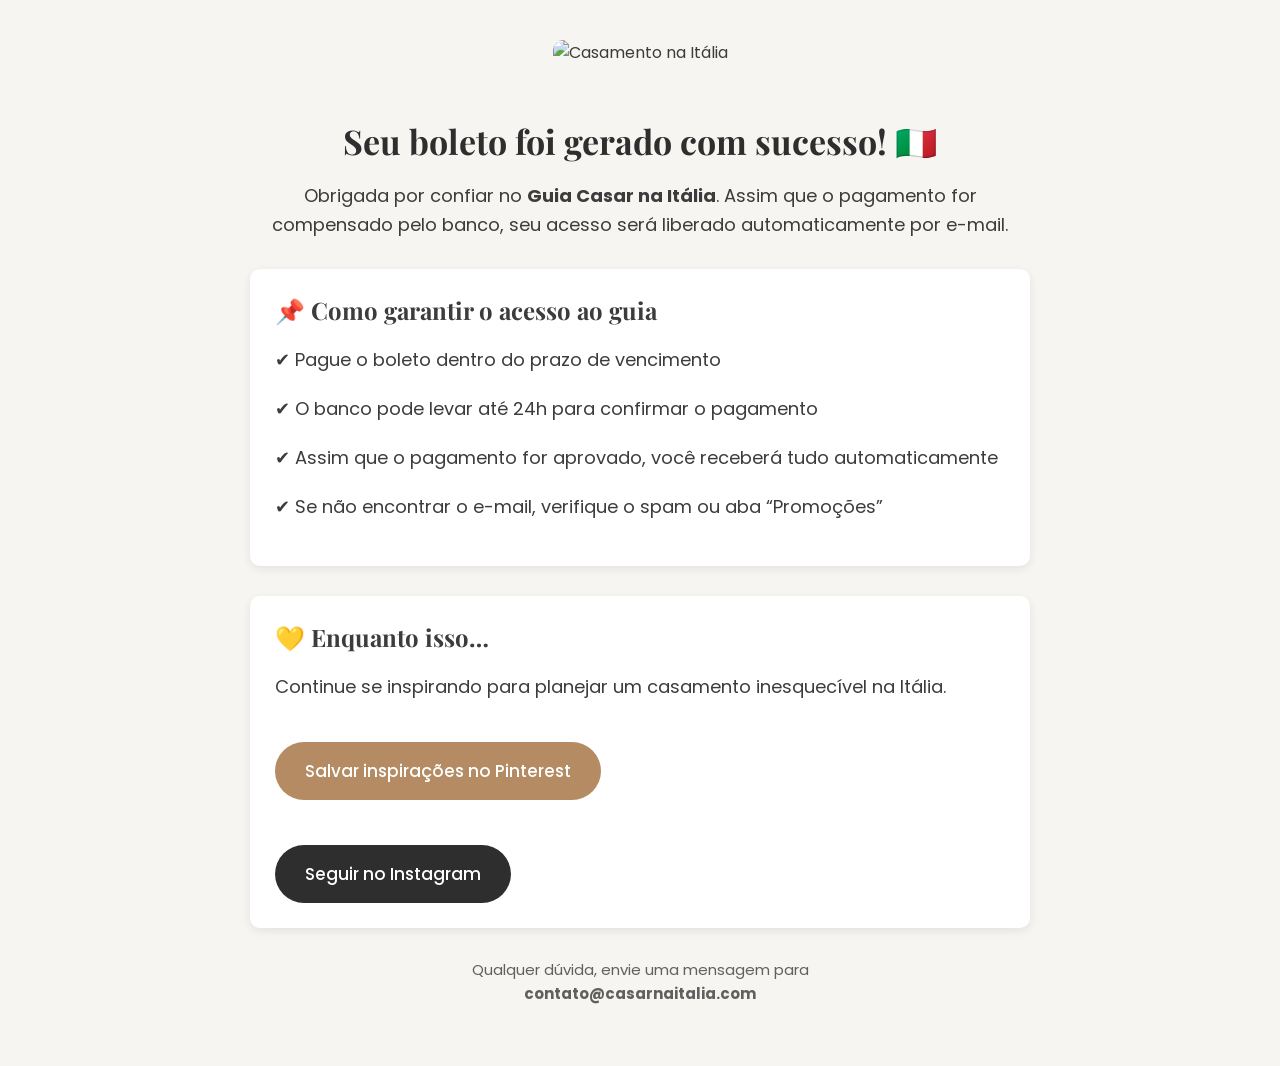
==== obrigado-boleto.html @ 4dc4bf36 "Create obrigado-boleto.html" ====
<!DOCTYPE html>
<html lang="pt-BR">
<head>
    <meta charset="UTF-8">
    <meta name="viewport" content="width=device-width, initial-scale=1.0">
    <title>Obrigado! – Boleto Gerado</title>

    <link href="https://fonts.googleapis.com/css2?family=Playfair+Display:wght@400;600&family=Poppins:wght@300;400;500&display=swap" rel="stylesheet">

    <style>
        body {
            margin: 0;
            padding: 0;
            background: #f7f5f2;
            font-family: 'Poppins', sans-serif;
            color: #3c3c3c;
        }
        .container {
            max-width: 780px;
            margin: 0 auto;
            padding: 40px 20px;
            text-align: center;
        }
        .hero-img {
            width: 100%;
            border-radius: 10px;
            margin-bottom: 30px;
            object-fit: cover;
        }
        h1 {
            font-family: 'Playfair Display', serif;
            font-size: 34px;
            margin-bottom: 10px;
            color: #2e2e2e;
        }
        p {
            font-size: 18px;
            line-height: 1.6;
            margin-bottom: 20px;
        }
        .box {
            background: white;
            padding: 25px;
            border-radius: 10px;
            margin: 30px 0;
            text-align: left;
            box-shadow: 0 3px 10px rgba(0,0,0,0.08);
        }
        .cta-btn {
            display: inline-block;
            background: #b48b63;
            color: white;
            padding: 16px 30px;
            border-radius: 50px;
            text-decoration: none;
            font-weight: 500;
            font-size: 17px;
            margin-top: 20px;
            transition: 0.2s;
        }
        .cta-btn:hover {
            background: #98724f;
        }
        .small {
            font-size: 15px;
            opacity: 0.8;
        }
    </style>
</head>

<body>

    <div class="container">

        <!-- FOTO DA PÁGINA -->
        <img src="images/I84A9482_optimized.jpg" alt="Casamento na Itália" class="hero-img">

        <h1>Seu boleto foi gerado com sucesso! 🇮🇹</h1>
        <p>
            Obrigada por confiar no <strong>Guia Casar na Itália</strong>.  
            Assim que o pagamento for compensado pelo banco, seu acesso será liberado automaticamente por e-mail.
        </p>

        <div class="box">
            <h2 style="font-family: 'Playfair Display', serif; margin-top:0;">📌 Como garantir o acesso ao guia</h2>
            <p>✔ Pague o boleto dentro do prazo de vencimento</p>
            <p>✔ O banco pode levar até 24h para confirmar o pagamento</p>
            <p>✔ Assim que o pagamento for aprovado, você receberá tudo automaticamente</p>
            <p>✔ Se não encontrar o e-mail, verifique o spam ou aba “Promoções”</p>
        </div>

        <div class="box">
            <h2 style="font-family: 'Playfair Display', serif; margin-top:0;">💛 Enquanto isso…</h2>
            <p>
                Continue se inspirando para planejar um casamento inesquecível na Itália.
            </p>

            <a class="cta-btn" href="https://www.pinterest.com/" target="_blank">Salvar inspirações no Pinterest</a>
            <br><br>

            <a class="cta-btn" href="https://instagram.com/casarnaitaliaoficial" target="_blank" 
               style="background:#2e2e2e;">Seguir no Instagram</a>
        </div>

        <p class="small">
            Qualquer dúvida, envie uma mensagem para  
            <br><strong>contato@casarnaitalia.com</strong>
        </p>

    </div>

</body>
</html>
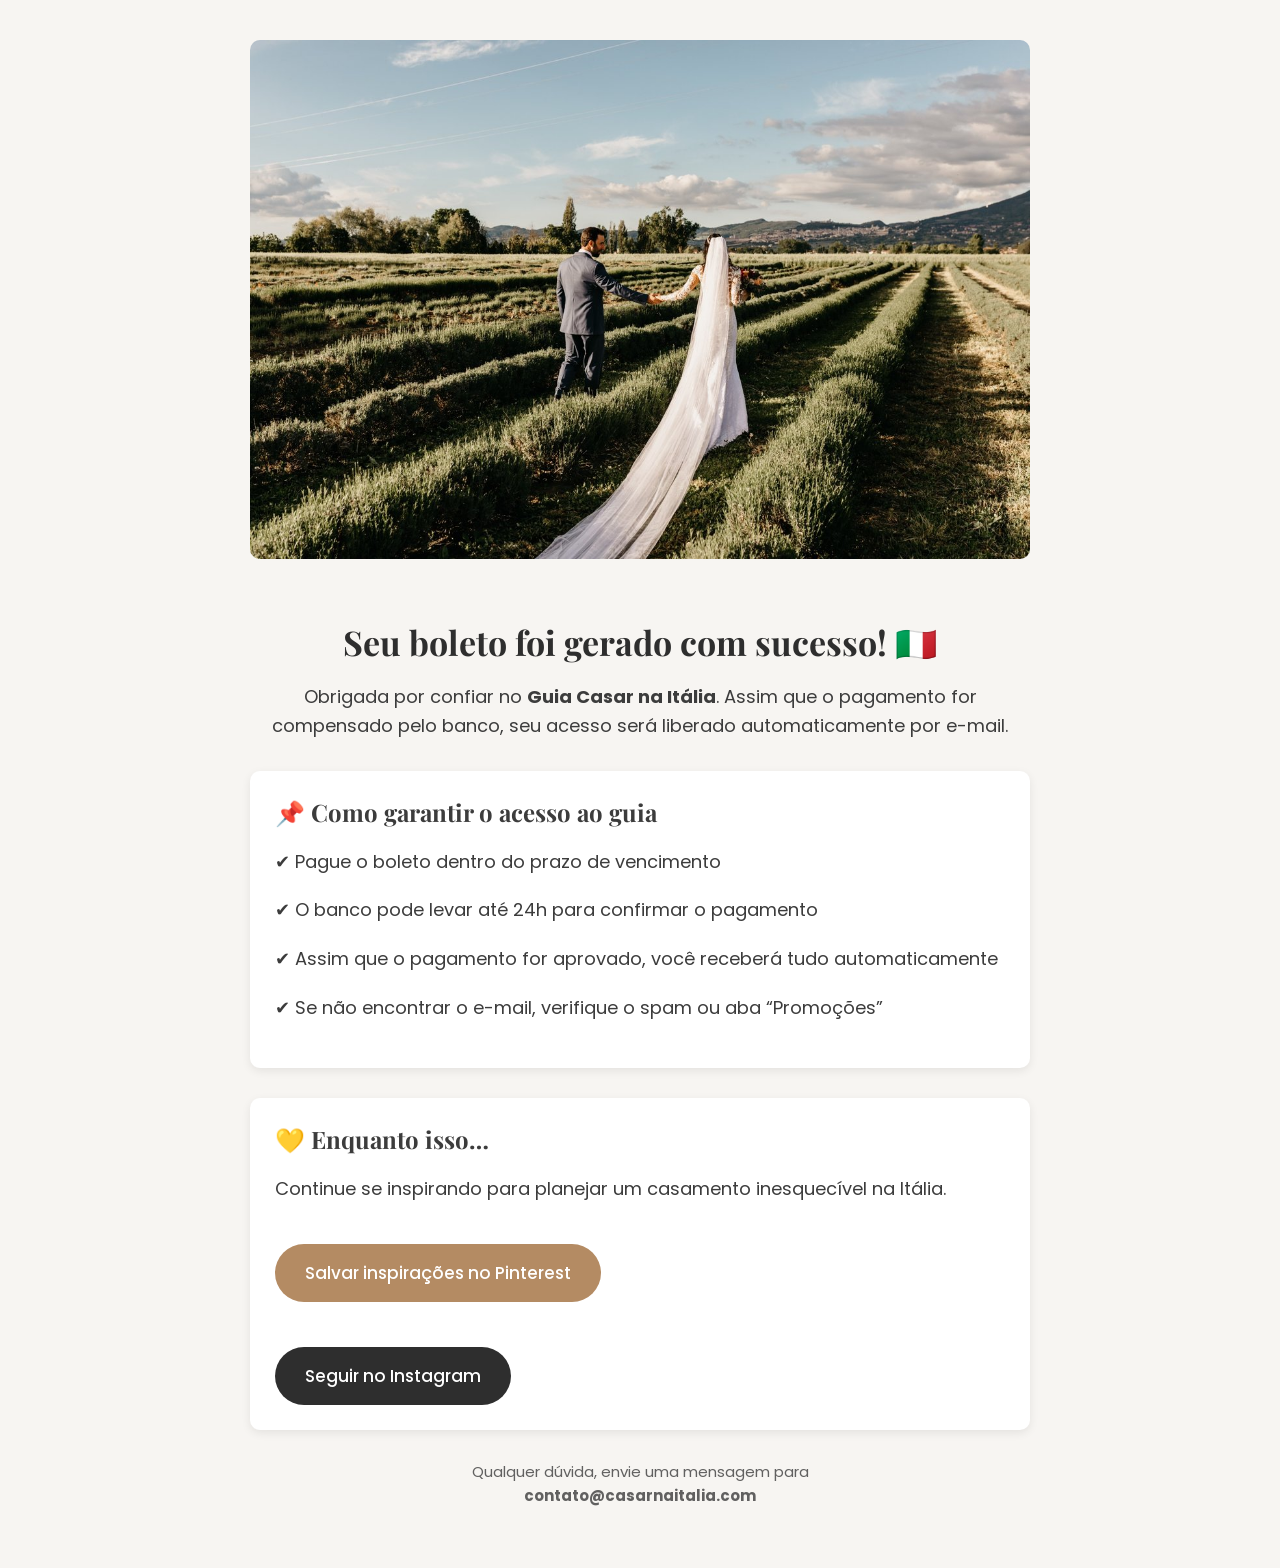
==== commit cad02066: "Update obrigado-boleto.html" ====
--- a/obrigado-boleto.html
+++ b/obrigado-boleto.html
@@ -98,7 +98,7 @@
             <a class="cta-btn" href="https://www.pinterest.com/" target="_blank">Salvar inspirações no Pinterest</a>
             <br><br>
 
-            <a class="cta-btn" href="https://instagram.com/casarnaitaliaoficial" target="_blank" 
+            <a class="cta-btn" href="https://instagram.com/naitaliaeucaso" target="_blank" 
                style="background:#2e2e2e;">Seguir no Instagram</a>
         </div>
 
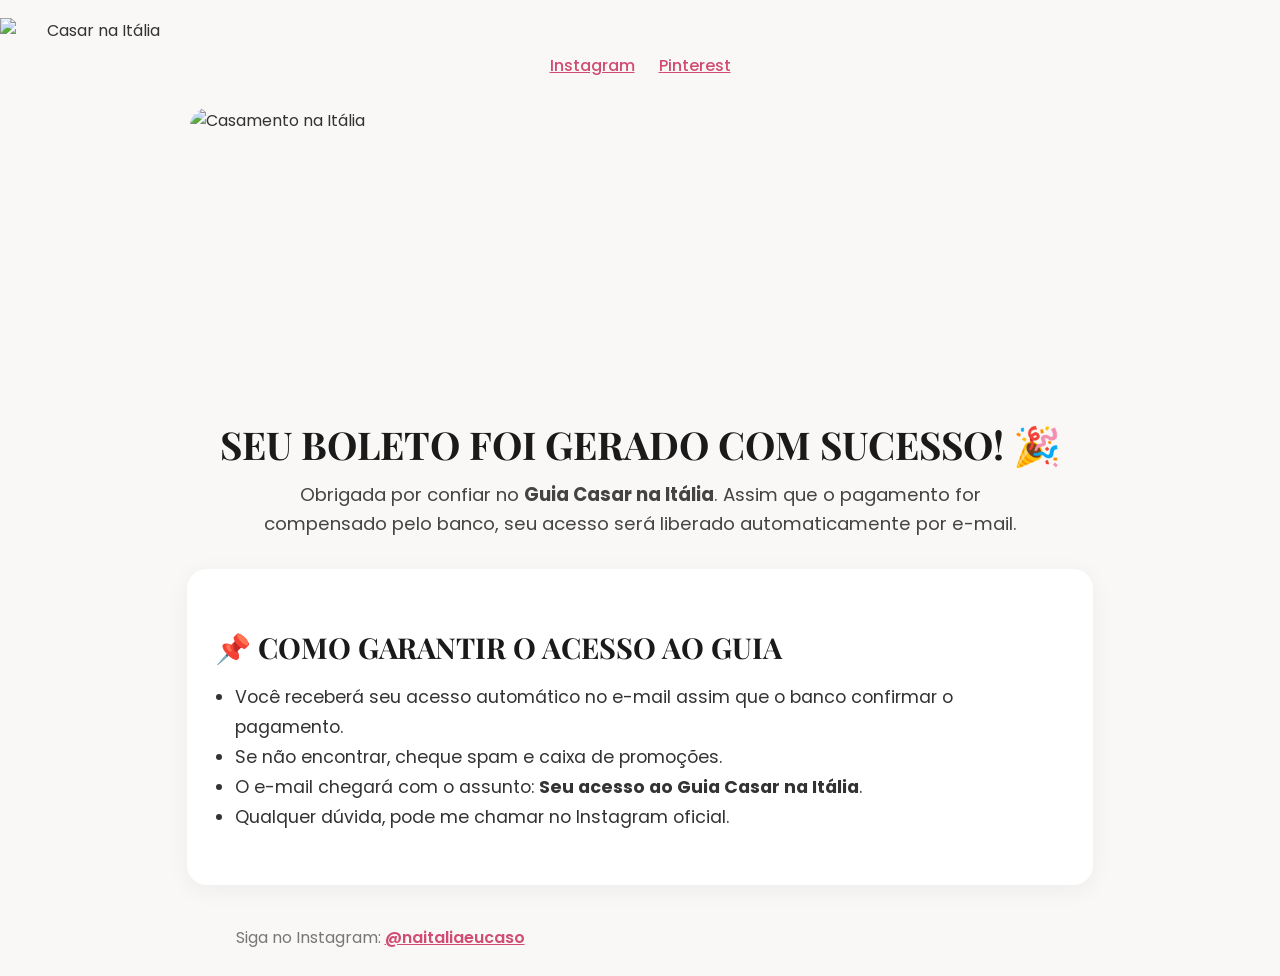
==== commit 0ded973c: "Update obrigado-boleto.html" ====
--- a/obrigado-boleto.html
+++ b/obrigado-boleto.html
@@ -1,113 +1,166 @@
 <!DOCTYPE html>
 <html lang="pt-BR">
 <head>
-    <meta charset="UTF-8">
-    <meta name="viewport" content="width=device-width, initial-scale=1.0">
-    <title>Obrigado! – Boleto Gerado</title>
+    <meta charset="UTF-8" />
+    <meta name="viewport" content="width=device-width, initial-scale=1.0" />
 
+    <title>Obrigada pelo pedido! – Casar na Itália</title>
+
+    <link rel="stylesheet" href="style.css">
+
+    <!-- Fontes -->
     <link href="https://fonts.googleapis.com/css2?family=Playfair+Display:wght@400;600&family=Poppins:wght@300;400;500&display=swap" rel="stylesheet">
 
     <style>
         body {
+            font-family: 'Poppins', sans-serif;
+            background: #faf8f6;
             margin: 0;
             padding: 0;
-            background: #f7f5f2;
-            font-family: 'Poppins', sans-serif;
-            color: #3c3c3c;
         }
-        .container {
-            max-width: 780px;
-            margin: 0 auto;
-            padding: 40px 20px;
+
+        /* HEADER */
+        .header-social {
             text-align: center;
+            padding: 18px 0 5px;
         }
-        .hero-img {
+
+        .header-social img.logo {
+            width: 190px;
+            margin-bottom: 10px;
+        }
+
+        .social-links {
+            margin-top: 8px;
+        }
+
+        .social-links a {
+            margin: 0 10px;
+            color: #d14c74;
+            font-weight: 500;
+            font-size: 1rem;
+        }
+
+        .social-links a:hover {
+            text-decoration: underline;
+        }
+
+        /* IMAGEM */
+        .hero-image {
             width: 100%;
-            border-radius: 10px;
-            margin-bottom: 30px;
+            max-width: 900px;
+            margin: 25px auto 30px;
+            overflow: hidden;
+            border-radius: 18px;
+        }
+
+        .hero-image img {
+            width: 100%;
+            height: 280px;
             object-fit: cover;
+            object-position: center;
+            display: block;
         }
+
+        /* TÍTULO */
         h1 {
             font-family: 'Playfair Display', serif;
-            font-size: 34px;
+            font-size: 2.4rem;
+            text-align: center;
+            color: #1a1a1a;
             margin-bottom: 10px;
-            color: #2e2e2e;
         }
+
         p {
-            font-size: 18px;
+            text-align: center;
+            font-size: 1.15rem;
+            color: #444;
             line-height: 1.6;
-            margin-bottom: 20px;
+            max-width: 760px;
+            margin: 0 auto 30px;
         }
-        .box {
-            background: white;
-            padding: 25px;
-            border-radius: 10px;
-            margin: 30px 0;
-            text-align: left;
-            box-shadow: 0 3px 10px rgba(0,0,0,0.08);
+
+        /* BLOCO */
+        section {
+            max-width: 850px;
+            margin: 0 auto;
+            background: #fff;
+            padding: 35px 28px;
+            border-radius: 20px;
+            box-shadow: 0 5px 25px rgba(0,0,0,0.05);
         }
-        .cta-btn {
-            display: inline-block;
-            background: #b48b63;
-            color: white;
-            padding: 16px 30px;
-            border-radius: 50px;
-            text-decoration: none;
-            font-weight: 500;
-            font-size: 17px;
-            margin-top: 20px;
-            transition: 0.2s;
+
+        h2 {
+            font-family: 'Playfair Display', serif;
+            font-size: 1.8rem;
+            margin-bottom: 15px;
+            color: #1a1a1a;
         }
-        .cta-btn:hover {
-            background: #98724f;
+
+        ul {
+            padding-left: 20px;
+            font-size: 1.1rem;
+            line-height: 1.7;
         }
-        .small {
-            font-size: 15px;
-            opacity: 0.8;
+
+        /* RODAPÉ */
+        .footer {
+            text-align: center;
+            margin: 40px 0 25px;
+            color: #777;
+            font-size: 1rem;
+        }
+
+        .instagram-link {
+            color: #d14c74;
+            font-weight: 600;
         }
     </style>
 </head>
 
 <body>
 
-    <div class="container">
+    <!-- SOCIAL + LOGO -->
+    <div class="header-social">
+        <img src="images/logo-casar-na-italia.png" alt="Casar na Itália" class="logo">
 
-        <!-- FOTO DA PÁGINA -->
-        <img src="images/I84A9482_optimized.jpg" alt="Casamento na Itália" class="hero-img">
+        <div class="social-links">
+            <a href="https://instagram.com/naitaliaeucaso" target="_blank">Instagram</a>
+            <a href="https://br.pinterest.com/casarnaitaliaguia" target="_blank">Pinterest</a>
+        </div>
+    </div>
 
-        <h1>Seu boleto foi gerado com sucesso! 🇮🇹</h1>
-        <p>
-            Obrigada por confiar no <strong>Guia Casar na Itália</strong>.  
-            Assim que o pagamento for compensado pelo banco, seu acesso será liberado automaticamente por e-mail.
-        </p>
+    <!-- FOTO -->
+    <div class="hero-image">
+        <img src="images/I84A9482.jpg" alt="Casamento na Itália">
+    </div>
 
-        <div class="box">
-            <h2 style="font-family: 'Playfair Display', serif; margin-top:0;">📌 Como garantir o acesso ao guia</h2>
-            <p>✔ Pague o boleto dentro do prazo de vencimento</p>
-            <p>✔ O banco pode levar até 24h para confirmar o pagamento</p>
-            <p>✔ Assim que o pagamento for aprovado, você receberá tudo automaticamente</p>
-            <p>✔ Se não encontrar o e-mail, verifique o spam ou aba “Promoções”</p>
-        </div>
+    <!-- TÍTULO -->
+    <h1>Seu boleto foi gerado com sucesso! 🎉</h1>
 
-        <div class="box">
-            <h2 style="font-family: 'Playfair Display', serif; margin-top:0;">💛 Enquanto isso…</h2>
-            <p>
-                Continue se inspirando para planejar um casamento inesquecível na Itália.
-            </p>
+    <!-- INTRO -->
+    <p>
+        Obrigada por confiar no <strong>Guia Casar na Itália</strong>.  
+        Assim que o pagamento for compensado pelo banco, seu acesso será liberado automaticamente por e-mail.
+    </p>
 
-            <a class="cta-btn" href="https://www.pinterest.com/" target="_blank">Salvar inspirações no Pinterest</a>
-            <br><br>
+    <!-- BLOCO DE INSTRUÇÕES -->
+    <section>
+        <h2>📌 Como garantir o acesso ao guia</h2>
 
-            <a class="cta-btn" href="https://instagram.com/naitaliaeucaso" target="_blank" 
-               style="background:#2e2e2e;">Seguir no Instagram</a>
-        </div>
+        <ul>
+            <li>Você receberá seu acesso automático no e-mail assim que o banco confirmar o pagamento.</li>
+            <li>Se não encontrar, cheque spam e caixa de promoções.</li>
+            <li>O e-mail chegará com o assunto: <strong>Seu acesso ao Guia Casar na Itália</strong>.</li>
+            <li>Qualquer dúvida, pode me chamar no Instagram oficial.</li>
+        </ul>
+    </section>
 
-        <p class="small">
-            Qualquer dúvida, envie uma mensagem para  
-            <br><strong>contato@casarnaitalia.com</strong>
-        </p>
-
-    </div>
+    <!-- RODAPÉ -->
+    <p class="footer">
+        Siga no Instagram:  
+        <a class="instagram-link" href="https://instagram.com/naitaliaeucaso" target="_blank">@naitaliaeucaso</a>
+    </p>
 
 </body>
 </html>
--- a/style.css
+++ b/style.css
@@ -0,0 +1,1502 @@
+/* FONTES */
+body {
+  margin: 0;
+  font-family: 'Poppins', sans-serif;
+  background-color: #35171C;
+  background-image: linear-gradient(rgba(53, 23, 28, 0.85), rgba(53, 23, 28, 0.85));
+  background-repeat: no-repeat;
+  background-attachment: fixed;
+  color: #333;
+  overflow-x: hidden;
+}
+
+img {
+  max-width: 100%;
+  height: auto;
+  display: block;
+}
+
+h1,
+h2,
+h3,
+h4 {
+  font-family: 'Playfair Display', serif;
+  text-transform: uppercase;
+}
+
+/* CORES */
+:root {
+  --gold: #CFA671;
+  --marsala: #8C4A4A;
+}
+
+.section-light {
+  background: #fff9f5;
+  position: relative;
+  z-index: 1;
+}
+
+/* HEADER FIXO */
+#topbar {
+  position: fixed;
+  top: 0;
+  left: 0;
+  right: 0;
+  height: 58px;
+  background: rgba(140, 74, 74, 0.9);
+  border-bottom: 1px solid rgba(255, 255, 255, 0.1);
+  display: flex;
+  align-items: center;
+  justify-content: space-between;
+  padding: 0 18px;
+  z-index: 999;
+  box-shadow: 0 8px 22px rgba(0, 0, 0, 0.18);
+}
+
+#topbar .left {
+  display: flex;
+  align-items: center;
+  gap: 10px;
+}
+
+#topbar .left img {
+  width: 32px;
+  height: 32px;
+  border-radius: 6px;
+}
+
+#topbar .title {
+  font-size: 1.05rem;
+  font-weight: 600;
+  color: #fdf5ee;
+}
+
+#timer {
+  font-size: .9rem;
+  font-weight: 500;
+  color: #fdf5ee;
+}
+
+.spacer-top {
+  height: 60px;
+}
+
+/* HERO */
+.hero {
+  position: relative;
+  width: 100%;
+  min-height: 80vh;
+  overflow: hidden;
+  color: #fff;
+  display: flex;
+  align-items: center;
+  justify-content: center;
+  background-image: url('./images/I908090.jpg');
+  background-position: center 40%;
+  background-size: cover;
+  background-repeat: no-repeat;
+  padding: 0 20px;
+}
+
+.hero::before {
+  content: '';
+  position: absolute;
+  inset: 0;
+  background: rgba(0, 0, 0, 0.25);
+  z-index: 1;
+}
+
+.hero-content {
+  position: relative;
+  width: 100%;
+  max-width: 940px;
+  text-align: center;
+  padding: 120px 20px 120px;
+  display: flex;
+  flex-direction: column;
+  align-items: center;
+  gap: 10px;
+  z-index: 2;
+  margin-top: 0;
+}
+
+.hero-text {
+  padding-top: 2rem;
+}
+
+.hero-section {
+  background-image: url("images/I908090.jpg");
+  background-position: center 40% !important;
+}
+
+.hero h1 {
+  font-family: 'Playfair Display', serif;
+  font-size: 2.35rem;
+  color: var(--gold);
+  margin-bottom: 18px;
+  line-height: 1.2;
+  text-transform: uppercase;
+  letter-spacing: 0.05em;
+  text-shadow: 0 14px 34px rgba(0, 0, 0, 0.5), 0 3px 10px rgba(0, 0, 0, 0.45), 0 0 10px rgba(0, 0, 0, 0.35);
+}
+
+.hero-sub {
+  font-size: 1.02rem;
+  margin-bottom: 6px;
+  max-width: 820px;
+  text-shadow: 0 12px 26px rgba(0, 0, 0, 0.36), 0 3px 10px rgba(0, 0, 0, 0.3);
+}
+
+.hero-sub2 {
+  font-size: 1rem;
+  margin-top: 0;
+  max-width: 820px;
+  text-shadow: 0 8px 22px rgba(0, 0, 0, 0.24);
+}
+
+.hero-btn {
+  margin-top: 50px;
+  box-shadow: 0 18px 36px rgba(0, 0, 0, 0.34);
+  letter-spacing: 0.08em;
+  text-transform: uppercase;
+}
+
+.hero-content .cta-button {
+  margin-top: 50px;
+}
+
+/* BOTÃO GERAL */
+.btn {
+  display: inline-flex;
+  align-items: center;
+  justify-content: center;
+  background: var(--marsala);
+  padding: 14px 26px;
+  border-radius: 8px;
+  color: #fff;
+  font-weight: 600;
+  font-size: 1rem;
+  text-decoration: none;
+  transition: .25s;
+  min-height: 44px;
+}
+
+.btn:hover {
+  background: #6f3636;
+}
+
+/* SOCIAL PROOF */
+.social-proof {
+  padding: 70px 20px;
+}
+
+.sp-grid {
+  display: flex;
+  flex-direction: column;
+  justify-content: center;
+  align-items: stretch;
+  gap: 18px;
+  max-width: 1100px;
+  margin: 0 auto;
+}
+
+.sp-item {
+  flex: 1 1 260px;
+  min-width: 240px;
+  background: #f1e7da;
+  border: 1px solid #f1e7de;
+  border-radius: 14px;
+  padding: 22px 20px;
+  text-align: center;
+  box-shadow: 0 4px 12px #00000012;
+  position: relative;
+  overflow: hidden;
+}
+
+.sp-item h4 {
+  color: var(--gold);
+  font-family: 'Playfair Display', serif;
+  font-weight: 600;
+  font-size: 1.45rem;
+  margin-bottom: 6px;
+}
+
+.sp-item p {
+  font-size: .9rem;
+  line-height: 1.55;
+}
+
+.sp-item::before {
+  content: '✦';
+  display: block;
+  font-size: 1.35rem;
+  color: #c4a27a;
+  margin-bottom: 10px;
+}
+
+/* VOCÊ VAI SENTIR – 3 colunas */
+.section-feel {
+  padding: 70px 20px;
+}
+
+.feel-heading {
+  text-align: center;
+  max-width: 900px;
+  margin: 0 auto 28px;
+}
+
+.section-feel h3 {
+  font-size: 2.4rem;
+}
+
+.section-feel .feel-grid {
+  display: grid;
+  grid-template-columns: 1fr;
+  gap: 14px;
+  max-width: 1100px;
+  margin: 0 auto;
+}
+
+.ps-item {
+  background: #faf7f5;
+  padding: 18px 16px;
+  border-radius: 10px;
+  font-size: .99rem;
+  box-shadow: 0 8px 18px rgba(0, 0, 0, 0.04);
+}
+
+/* VÍDEO DESTAQUE */
+.video-section {
+  padding: 60px 20px 80px;
+  background: #fff9f5;
+}
+
+.video-inner {
+  max-width: 960px;
+  margin: 0 auto;
+  text-align: center;
+  display: flex;
+  flex-direction: column;
+  gap: 18px;
+}
+
+.video-title {
+  font-family: 'Playfair Display', serif;
+  color: var(--gold);
+  font-size: 2.2rem;
+  margin: 0;
+  letter-spacing: 0.02em;
+}
+
+.video-lead {
+  font-size: 1.12rem;
+  font-weight: 600;
+  line-height: 1.6;
+  color: #3b2a2a;
+  margin: 0 auto 8px;
+  max-width: 820px;
+}
+
+.video-card {
+  position: relative;
+  width: 100%;
+  max-width: 640px;
+  margin: 0 auto;
+  border-radius: 16px;
+  overflow: hidden;
+  box-shadow: 0 18px 40px rgba(0, 0, 0, 0.18);
+}
+
+.video-frame {
+  width: 100%;
+  display: block;
+}
+
+.video-play {
+  position: absolute;
+  inset: 0;
+  display: flex;
+  align-items: center;
+  justify-content: center;
+  background: linear-gradient(rgba(0, 0, 0, 0.38), rgba(0, 0, 0, 0.38));
+  color: #fff;
+  font-size: 3.1rem;
+  text-decoration: none;
+  transition: background .25s, transform .25s;
+}
+
+.video-play:hover {
+  background: linear-gradient(rgba(0, 0, 0, 0.55), rgba(0, 0, 0, 0.55));
+  transform: scale(1.03);
+}
+
+/* O QUE VOCÊ VAI ENCONTRAR */
+.content-section {
+  position: relative;
+  padding: 90px 20px;
+  background-image: url('images/I84A9497.jpg');
+  background-size: cover;
+  background-position: center;
+  color: #fff;
+  text-align: center;
+  overflow: hidden;
+}
+
+.content-section::before {
+  content: "";
+  position: absolute;
+  inset: 0;
+  background: rgba(0, 0, 0, 0.48);
+}
+
+.content-inner {
+  position: relative;
+  max-width: 1200px;
+  margin: 0 auto;
+  padding: 18px 14px;
+}
+
+.content-header {
+  max-width: 860px;
+  margin: 0 auto 42px;
+}
+
+.content-header h3 {
+  font-family: 'Playfair Display', serif;
+  font-size: 2.2rem;
+  color: var(--gold);
+  letter-spacing: 0.02em;
+  margin-bottom: 14px;
+}
+
+.content-header .sub {
+  margin-top: 10px;
+  font-size: 1.1rem;
+  line-height: 1.7;
+}
+
+.content-lead {
+  font-size: 1.08rem;
+  margin: 16px auto 0;
+  color: #f5ede7;
+  font-weight: 600;
+}
+
+.content-grid {
+  display: grid;
+  gap: 20px;
+  grid-template-columns: repeat(auto-fit, minmax(320px, 1fr));
+  align-items: stretch;
+}
+
+.content-card {
+  background: rgba(255, 255, 255, 0.1);
+  border: 1px solid rgba(255, 255, 255, 0.2);
+  border-radius: 18px;
+  padding: 26px 26px 24px;
+  text-align: left;
+  box-shadow: 0 16px 38px rgba(0, 0, 0, 0.22);
+  backdrop-filter: blur(3px);
+}
+
+.check-icon {
+  display: inline-block;
+  color: var(--gold);
+  font-weight: 800;
+  margin-right: 8px;
+}
+
+.content-list,
+.bonus-list {
+  list-style: none;
+  padding: 0;
+  margin: 0;
+}
+
+.content-list li + li {
+  margin-top: 16px;
+}
+
+.content-list strong {
+  display: block;
+  font-size: 1.12rem;
+  line-height: 1.38;
+}
+
+  .content-list span {
+    display: block;
+    margin-top: 4px;
+    color: #f3e9df;
+    line-height: 1.5;
+    font-size: 1.02rem;
+  }
+
+/* POR QUE ESTE GUIA É DIFERENTE */
+.authority-section {
+  background: #F7F4F1;
+  padding: 90px 20px;
+  text-align: center;
+}
+
+.authority-inner {
+  max-width: 1020px;
+  margin: 0 auto;
+  color: #2e1c1f;
+}
+
+.authority-grid {
+  display: flex;
+  flex-direction: column;
+  gap: 30px;
+  align-items: center;
+  justify-content: center;
+}
+
+.authority-media {
+  flex: 1 1 320px;
+  max-width: 360px;
+  display: flex;
+  justify-content: center;
+}
+
+.authority-media img {
+  width: 90%;
+  max-width: 320px;
+  display: block;
+  margin: 0 auto;
+  border-radius: 12px;
+  box-shadow: 0 20px 40px rgba(0, 0, 0, 0.12);
+}
+
+.authority-content {
+  flex: 1 1 400px;
+  text-align: center;
+  display: flex;
+  flex-direction: column;
+  justify-content: center;
+}
+
+.authority-section h3 {
+  font-size: 2.4rem;
+  color: #4a1f25;
+  letter-spacing: 0.04em;
+  margin-bottom: 18px;
+  text-align: center;
+}
+
+.authority-lead {
+  font-size: 1.18rem;
+  font-weight: 600;
+  margin: 0 auto 16px;
+  max-width: 900px;
+  line-height: 1.6;
+  text-align: center;
+}
+
+.authority-text {
+  font-size: 1.05rem;
+  margin: 12px auto;
+  max-width: 960px;
+  line-height: 1.8;
+  color: #3a2629;
+}
+
+.authority-list {
+  list-style: none;
+  padding: 0;
+  margin: 26px auto 12px;
+  display: flex;
+  flex-direction: column;
+  gap: 10px;
+  align-items: center;
+}
+
+.authority-list li {
+  font-size: 1.02rem;
+  line-height: 1.7;
+  color: #2f1f21;
+  max-width: 820px;
+}
+
+.acesso-dispositivos {
+  color: #6a2c34;
+  font-size: 1.06rem;
+  margin: 12px 0 6px;
+  letter-spacing: 0.08em;
+  text-align: center;
+}
+
+.acesso-dispositivos-texto {
+  font-size: 1.02rem;
+  line-height: 1.6;
+  color: #3a2629;
+  margin: 0 0 16px;
+  text-align: center;
+}
+
+.bonus-card {
+  background: linear-gradient(145deg, rgba(207, 166, 113, 0.18), rgba(255, 255, 255, 0.12));
+  border-color: rgba(255, 255, 255, 0.3);
+  box-shadow: 0 18px 40px rgba(0, 0, 0, 0.28);
+  text-align: center;
+  padding: 34px 28px 32px;
+  display: flex;
+  flex-direction: column;
+  align-items: center;
+}
+
+.bonus-heading {
+  display: inline-block;
+  color: #fdf7ef;
+  background: linear-gradient(120deg, rgba(207, 166, 113, 0.85), rgba(207, 166, 113, 0.65));
+  padding: 12px 18px;
+  border-radius: 12px;
+  border: 1px solid rgba(255, 255, 255, 0.35);
+  margin: 0 0 22px;
+  font-size: 1.16rem;
+  letter-spacing: 0.6px;
+  text-transform: uppercase;
+  box-shadow: 0 10px 26px rgba(0, 0, 0, 0.22);
+}
+
+.bonus-list {
+  margin: 26px auto 8px;
+  display: flex;
+  flex-direction: column;
+  gap: 14px;
+  align-items: center;
+  width: 100%;
+  max-width: 420px;
+}
+
+.bonus-list li {
+  margin: 0;
+  font-size: 1.05rem;
+  color: #fff6ec;
+  text-align: center;
+}
+
+/* LINHA DO TEMPO */
+.timeline {
+  padding: 70px 20px 40px;
+  text-align: center;
+  background-color: rgba(53, 23, 28, 0.18);
+}
+
+.timeline h3 {
+  font-size: 2.4rem;
+  color: #f3e9da;
+}
+
+.timeline .sub {
+  max-width: 980px;
+  margin: 0 auto 10px;
+  color: #f3e9da;
+}
+
+.timeline-grid {
+  display: flex;
+  gap: 16px;
+  overflow-x: auto;
+  overflow-y: hidden;
+  scroll-snap-type: x mandatory;
+  padding: 28px 6px 10px;
+  justify-content: center;
+  margin-top: 8px;
+}
+
+.timeline-card {
+  flex: 0 0 260px;
+  background: #fff;
+  border-radius: 14px;
+  padding: 14px 14px 18px;
+  box-shadow: 0 12px 28px rgba(0, 0, 0, 0.08);
+  border: 1px solid #f1e7de;
+  scroll-snap-align: start;
+}
+
+.timeline-card img {
+  width: 100%;
+  height: 180px;
+  object-fit: cover;
+  border-radius: 12px;
+  margin-bottom: 10px;
+}
+
+.foto-jornada {
+  width: 100%;
+  border-radius: 12px;
+  object-fit: cover;
+}
+
+.timeline-card h4 {
+  margin: 0 0 6px;
+  color: var(--marsala);
+}
+
+.timeline-card p {
+  margin: 0;
+  font-size: 0.96rem;
+  color: #444;
+}
+
+/* FAQ */
+.faq-section {
+  background: #F9F4EE;
+  padding: 80px 20px;
+}
+
+.faq-title {
+  text-align: center;
+  font-family: 'Playfair Display', serif;
+  text-transform: uppercase;
+  margin-bottom: 50px;
+  color: #35171C;
+}
+
+.faq-item {
+  max-width: 800px;
+  margin: 0 auto 15px auto;
+  border-bottom: 1px solid #d8c7b5;
+  padding-bottom: 10px;
+}
+
+.faq-question {
+  width: 100%;
+  text-align: left;
+  background: none;
+  border: none;
+  font-size: 18px;
+  font-weight: 600;
+  color: #35171C;
+  padding: 15px 0;
+  cursor: pointer;
+  font-family: 'Poppins', sans-serif;
+  display: flex;
+  justify-content: space-between;
+  align-items: center;
+}
+
+.faq-question::after {
+  content: "+";
+  font-size: 22px;
+  transition: transform 0.3s ease;
+}
+
+.faq-question.active::after {
+  content: "-";
+}
+
+.faq-answer {
+  max-height: 0;
+  overflow: hidden;
+  transition: max-height 0.35s ease;
+}
+
+.faq-answer p {
+  margin-top: 10px;
+  color: #5b4344;
+  line-height: 1.5;
+}
+
+/* O QUE NINGUÉM CONTA */
+.truths-section {
+  position: relative;
+  padding: 90px 20px 100px;
+  background-image: url('images/I84A9721.jpg');
+  background-size: cover;
+  background-position: center bottom;
+  background-repeat: no-repeat;
+  color: #fff;
+  text-align: center;
+}
+
+.truths-section::before {
+  content: '';
+  position: absolute;
+  inset: 0;
+  background: linear-gradient(180deg, rgba(0, 0, 0, 0.42) 0%, rgba(0, 0, 0, 0.62) 100%);
+  z-index: 1;
+}
+
+.truths-inner {
+  position: relative;
+  z-index: 2;
+  max-width: 960px;
+  margin: 0 auto;
+  display: flex;
+  flex-direction: column;
+  align-items: center;
+  gap: 12px;
+}
+
+.truths-section h3 {
+  font-size: 2.5rem;
+  letter-spacing: 0.04em;
+  margin: 0 0 8px;
+  color: #fdf5ee;
+}
+
+.truths-lead {
+  margin: 0;
+  font-size: 1.08rem;
+  line-height: 1.6;
+  color: #f8f1e8;
+}
+
+.truths-list {
+  list-style: none;
+  padding: 0;
+  margin: 26px auto 0;
+  display: grid;
+  gap: 12px;
+}
+
+.truths-list li {
+  display: flex;
+  align-items: center;
+  justify-content: center;
+  gap: 10px;
+  font-size: 1.04rem;
+  color: #fdf5ee;
+  letter-spacing: 0.01em;
+}
+
+.truths-icon {
+  color: var(--gold);
+  font-size: 1.2rem;
+  line-height: 1;
+}
+
+.truths-cta {
+  margin-top: 28px;
+  box-shadow: 0 18px 36px rgba(0, 0, 0, 0.22);
+}
+
+/* PARA QUEM É */
+.who-section {
+  padding: 70px 20px;
+  text-align: center;
+}
+
+.who-section h3 {
+  font-size: 2.4rem;
+}
+
+.who-grid {
+  max-width: 1000px;
+  margin: auto;
+  display: flex;
+  flex-direction: column;
+  gap: 20px;
+}
+
+.who-card {
+  flex: 1;
+  min-width: 280px;
+  background: #faf7f5;
+  padding: 25px;
+  border-radius: 10px;
+}
+
+.who-card h4 {
+  color: var(--marsala);
+  margin-bottom: 14px;
+}
+
+.guia-coluna p,
+.guia-coluna ul,
+.guia-coluna li {
+  text-align: right;
+}
+
+.guia-coluna h4 {
+  text-align: center;
+}
+
+/* BLOCO DE PREÇO */
+.section-preco {
+  background: #F3E9DA;
+  text-align: center;
+  padding: 80px 20px;
+}
+
+.titulo-preco {
+  font-family: 'Playfair Display', serif;
+  font-size: 32px;
+  text-transform: uppercase;
+  color: #35171C;
+  margin-bottom: 30px;
+}
+
+.preco-parcelado {
+  font-size: 38px;
+  font-weight: 600;
+  color: #225C37;
+}
+
+.preco-avista {
+  font-size: 22px;
+  margin-bottom: 20px;
+  color: #35171C;
+}
+
+.sub-preco {
+  font-size: 18px;
+  max-width: 700px;
+  margin: 0 auto 35px auto;
+  color: #4a3135;
+  line-height: 1.4;
+}
+
+.btn-preco {
+  display: inline-flex;
+  align-items: center;
+  justify-content: center;
+  background: #6A2C34;
+  color: #fff;
+  padding: 18px 32px;
+  border-radius: 50px;
+  text-transform: uppercase;
+  letter-spacing: 1px;
+  font-weight: 600;
+  transition: 0.3s;
+  min-height: 44px;
+}
+
+.btn-preco:hover {
+  background: #C5A676;
+}
+
+/* PACOTE COMPLETO */
+.package-section {
+  padding: 80px 20px;
+  text-align: center;
+}
+
+.package-section h3 {
+  font-family: 'Playfair Display', serif;
+  font-size: 2.4rem;
+  margin-bottom: 14px;
+  color: var(--gold);
+  letter-spacing: 0.02em;
+}
+
+.package-box {
+  background: rgba(207, 166, 113, 0.1);
+  border: 1px solid rgba(207, 166, 113, 0.35);
+  border-radius: 16px;
+  padding: 30px 24px 36px;
+  max-width: 1040px;
+  margin: 0 auto;
+  box-shadow: 0 22px 60px rgba(0, 0, 0, 0.06);
+}
+
+.package-origin {
+  max-width: 860px;
+  margin: 0 auto 20px;
+  color: #4a2e2e;
+}
+
+.package-origin h4 {
+  margin: 0 0 10px;
+  color: var(--marsala);
+  font-size: 1.25rem;
+}
+
+.package-origin p {
+  margin: 0;
+  line-height: 1.6;
+}
+
+.package-flex {
+  display: flex;
+  flex-direction: column;
+  gap: 28px;
+  justify-content: center;
+  margin-top: 40px;
+  align-items: center;
+}
+
+.package-img {
+  width: 340px;
+  max-width: 100%;
+}
+
+.package-info ul {
+  list-style: none;
+  padding: 0;
+  margin-bottom: 18px;
+}
+
+.package-info li {
+  margin: 6px 0;
+  font-size: 1.2rem;
+  line-height: 1.5;
+}
+
+.package-price-block {
+  background: rgba(255, 255, 255, 0.8);
+  border: 1px solid rgba(106, 44, 52, 0.25);
+  border-radius: 12px;
+  padding: 22px 18px;
+  margin: 20px 0 10px;
+  box-shadow: 0 16px 40px rgba(0, 0, 0, 0.08);
+}
+
+.price {
+  margin: 6px 0;
+  font-weight: 700;
+  color: var(--marsala);
+  text-align: center;
+}
+
+.price-old {
+  font-size: 1rem;
+  text-decoration: line-through;
+  color: rgba(106, 44, 52, 0.6);
+}
+
+.price-highlight {
+  font-family: 'Playfair Display', serif;
+  font-size: 1.9rem;
+}
+
+.price-installment {
+  font-size: 1.2rem;
+  font-weight: 600;
+}
+
+.package-info .package-btn {
+  margin-top: 16px;
+}
+
+/* BÔNUS DO PACOTE */
+.package-bonus-block {
+  margin-top: 40px;
+  background: #faf7f5;
+  padding: 24px;
+  border-radius: 10px;
+  max-width: 600px;
+  margin-left: auto;
+  margin-right: auto;
+}
+
+.package-bonus-block h4 {
+  color: var(--marsala);
+  margin-bottom: 12px;
+}
+
+.package-bonus-list {
+  list-style: none;
+  padding: 0;
+}
+
+/* DEPOIMENTOS */
+.testimonials {
+  padding: 70px 20px;
+  text-align: center;
+  color: #fff;
+  background-size: cover;
+  background-image: url('images/I84A9497.jpg');
+  background-position: center 38%;
+  position: relative;
+  overflow: hidden;
+}
+
+.testimonials::before {
+  content: "";
+  position: absolute;
+  inset: 0;
+  background: linear-gradient(rgba(0, 0, 0, 0.65), rgba(0, 0, 0, 0.55));
+}
+
+.testimonials > * {
+  position: relative;
+  z-index: 1;
+}
+
+.testimonials h3,
+.testimonials .sub {
+  max-width: 800px;
+  margin-left: auto;
+  margin-right: auto;
+}
+
+.testimonials h3 {
+  font-size: 2.4rem;
+}
+
+.testimonials-scroll {
+  display: flex;
+  overflow: hidden;
+  gap: 16px;
+  padding: 24px 8px 8px;
+  scroll-behavior: smooth;
+  scroll-snap-type: x mandatory;
+}
+
+.testimonial-card {
+  flex: 0 0 280px;
+  background: rgba(0, 0, 0, 0.58);
+  padding: 20px;
+  border-radius: 14px;
+  border: 1px solid rgba(255, 255, 255, 0.18);
+  box-shadow: 0 10px 30px rgba(0, 0, 0, 0.35);
+  scroll-snap-align: start;
+}
+
+/* QUEM É VIVI */
+.vivi-section {
+  padding: 70px 20px;
+  text-align: center;
+}
+
+.vivi-flex {
+  display: flex;
+  gap: 28px;
+  flex-direction: column;
+  align-items: center;
+  justify-content: center;
+}
+
+.vivi-section h3 {
+  font-family: 'Playfair Display', serif;
+  letter-spacing: 0.06em;
+  text-transform: uppercase;
+  margin-bottom: 12px;
+  font-size: 2.2rem;
+}
+
+.vivi-section .sub {
+  max-width: 760px;
+  margin: 0 auto 24px;
+}
+
+.vivi-photos {
+  display: flex;
+  flex-direction: column;
+  gap: 16px;
+  flex: 0 0 320px;
+  max-width: 320px;
+  width: 100%;
+  align-items: center;
+  align-self: flex-start;
+  padding-top: 0;
+  margin-top: 18px;
+}
+
+.photo-big,
+.photo-small {
+  background: #fff9f5;
+  border-radius: 12px;
+  box-shadow: 0 10px 26px rgba(0, 0, 0, 0.1);
+  overflow: hidden;
+  width: 100%;
+}
+
+.photo-big img,
+.photo-small img {
+  width: 100%;
+  height: auto;
+  display: block;
+  object-fit: cover;
+}
+
+.photo-big {
+  max-width: 280px;
+}
+
+.photo-small {
+  max-width: 220px;
+  margin-left: auto;
+}
+
+.photo-big span,
+.photo-small span {
+  display: block;
+  padding: 10px 12px;
+  font-size: 13px;
+  color: #2e171a;
+}
+
+.vivi-text {
+  flex: 1;
+  min-width: 280px;
+  max-width: 640px;
+  text-align: left;
+}
+
+/* GALERIA */
+.gallery-section {
+  padding: 70px 20px;
+  text-align: center;
+}
+
+.gallery {
+  display: flex;
+  gap: 14px;
+  overflow: hidden;
+  scroll-behavior: smooth;
+  scroll-snap-type: x mandatory;
+  align-items: stretch;
+  justify-content: center;
+  padding: 10px 4px 6px;
+}
+
+.gallery img {
+  flex: 0 0 32%;
+  max-width: 360px;
+  width: 100%;
+  height: 230px;
+  object-fit: cover;
+  border-radius: 12px;
+  scroll-snap-align: center;
+  box-shadow: 0 10px 24px rgba(0, 0, 0, 0.12);
+}
+
+/* GARANTIA */
+.garantia {
+  padding: 80px 20px;
+  background-image: url('images/I84A9482.jpg');
+  background-size: cover;
+  background-position: center 80%;
+  background-repeat: no-repeat;
+  color: #fff;
+  text-align: center;
+  position: relative;
+  overflow: hidden;
+}
+
+.garantia::before {
+  content: "";
+  position: absolute;
+  inset: 0;
+  background: rgba(0, 0, 0, 0.35);
+  z-index: 1;
+}
+
+.garantia > * {
+  position: relative;
+  z-index: 2;
+}
+
+.garantia-inner {
+  max-width: 1040px;
+  margin: 0 auto;
+  display: flex;
+  flex-direction: column;
+  align-items: center;
+  justify-content: space-between;
+  gap: 24px;
+}
+
+.garantia-copy {
+  flex: 1 1 420px;
+  text-align: left;
+}
+
+.garantia h3 {
+  font-size: 3.4rem;
+  margin: 0 0 14px;
+}
+
+.garantia-lead {
+  font-size: 1.74rem;
+  line-height: 1.8;
+  margin: 0 0 10px;
+}
+
+.garantia-copy p {
+  margin: 6px 0;
+  font-size: 1.1rem;
+  line-height: 1.6;
+}
+
+.garantia-selo {
+  flex: 0 0 260px;
+  display: flex;
+  justify-content: center;
+  align-items: center;
+}
+
+.garantia-selo img {
+  width: 100%;
+  max-width: 180px;
+  border-radius: 14px;
+  box-shadow: 0 14px 30px rgba(0, 0, 0, 0.22);
+}
+
+.selo-garantia {
+  width: 150px;
+  float: right;
+  margin-left: 20px;
+}
+
+.garantia-valor {
+  margin-top: 20px;
+  font-size: 1.2rem;
+  color: #6A2C34;
+  font-weight: 600;
+}
+
+.garantia-preco {
+  background: #f3e9da;
+  padding: 60px 20px 70px;
+  text-align: center;
+}
+
+.garantia-preco-inner {
+  max-width: 820px;
+  margin: 0 auto;
+  background: rgba(255, 255, 255, 0.9);
+  border: 1px solid rgba(207, 166, 113, 0.6);
+  border-radius: 16px;
+  padding: 34px 28px;
+  box-shadow: 0 18px 44px rgba(0, 0, 0, 0.08);
+}
+
+.garantia-preco h3 {
+  margin: 0 0 10px;
+  color: #35171C;
+  font-size: 2rem;
+}
+
+.garantia-preco-texto {
+  margin: 0 0 16px;
+  color: #4a2e2e;
+  font-weight: 600;
+}
+
+.garantia-preco ul {
+  list-style: none;
+  padding: 0;
+  margin: 0 0 20px;
+  color: #3a2629;
+  font-weight: 600;
+}
+
+.garantia-preco li {
+  margin: 6px 0;
+}
+
+.garantia-preco-btn {
+  display: inline-flex;
+  align-items: center;
+  justify-content: center;
+  margin-top: 8px;
+  background: #6A2C34;
+  color: #fff;
+  padding: 16px 26px;
+  border-radius: 40px;
+  text-transform: uppercase;
+  letter-spacing: 0.05em;
+  font-weight: 700;
+  box-shadow: 0 12px 28px rgba(0, 0, 0, 0.16);
+  min-height: 44px;
+}
+
+.garantia-preco-btn:hover {
+  background: #c5a676;
+  color: #2a1719;
+}
+
+/* FINAL */
+.closing {
+  padding: 80px 20px;
+  background: radial-gradient(circle at 20% 20%, rgba(207, 166, 113, 0.08), transparent 35%),
+              radial-gradient(circle at 80% 20%, rgba(207, 166, 113, 0.08), transparent 40%),
+              #fff9f5;
+}
+
+.closing-card {
+  max-width: 820px;
+  margin: 0 auto;
+  background: rgba(255, 255, 255, 0.9);
+  border: 1px solid rgba(207, 166, 113, 0.4);
+  box-shadow: 0 16px 36px rgba(0, 0, 0, 0.08);
+  border-radius: 16px;
+  padding: 28px 30px 32px;
+  text-align: center;
+}
+
+.closing-lead {
+  margin: 0 0 10px;
+  font-family: 'Playfair Display', serif;
+  font-size: 2rem;
+  letter-spacing: 0.02em;
+  color: var(--marsala);
+  font-weight: 600;
+}
+
+.closing-text {
+  margin: 0;
+  font-size: 1.05rem;
+  font-weight: 600;
+  color: #3c2a2a;
+}
+
+.selos {
+  padding: 50px 20px;
+  text-align: center;
+}
+
+.selos h3 {
+  font-size: 1.7rem;
+}
+
+.selos-flex {
+  display: flex;
+  justify-content: center;
+  gap: 20px;
+  flex-wrap: wrap;
+}
+
+.selos .selo {
+  font-size: 1.2rem;
+}
+
+/* BOTÃO FLUTUANTE */
+.floating-btn {
+  position: fixed;
+  bottom: 22px;
+  right: 22px;
+  background: var(--marsala);
+  color: #fff;
+  padding: 14px 20px;
+  border-radius: 50px;
+  font-weight: 600;
+  text-decoration: none;
+  box-shadow: 0 4px 18px rgba(0,0,0,.25);
+  z-index: 999;
+  min-height: 44px;
+  display: inline-flex;
+  align-items: center;
+  justify-content: center;
+}
+
+footer {
+  background: rgba(140, 74, 74, 0.9);
+  color: #fdf5ee;
+  text-align: center;
+  padding: 18px 12px;
+  font-size: 0.95rem;
+}
+
+@media (min-width: 768px) {
+  .hero {
+    min-height: 90vh;
+    background-position: center 42%;
+  }
+
+  .hero-content {
+    padding: 140px 24px 140px;
+  }
+
+  .hero h1 {
+    font-size: 2.8rem;
+  }
+
+  .hero-sub,
+  .hero-sub2 {
+    font-size: 1.1rem;
+  }
+
+  .sp-grid {
+    flex-direction: row;
+    flex-wrap: wrap;
+    gap: 22px;
+    align-items: stretch;
+  }
+
+  .sp-item {
+    flex: 1 1 260px;
+  }
+
+  .section-feel .feel-grid {
+    grid-template-columns: repeat(2, minmax(0, 1fr));
+    gap: 18px;
+  }
+
+  .authority-grid {
+    flex-direction: row;
+    align-items: center;
+    gap: 40px;
+  }
+
+  .authority-content {
+    text-align: left;
+  }
+
+  .package-flex {
+    flex-direction: row;
+    flex-wrap: wrap;
+    gap: 40px;
+  }
+
+  .package-img {
+    width: 360px;
+  }
+
+  .who-grid {
+    flex-direction: row;
+    flex-wrap: wrap;
+    gap: 30px;
+  }
+
+  .vivi-flex {
+    flex-direction: row;
+    align-items: flex-start;
+    gap: 40px;
+  }
+
+  .vivi-photos {
+    align-self: flex-start;
+    margin-top: 18px;
+  }
+
+  .garantia-inner {
+    flex-direction: row;
+    align-items: center;
+    justify-content: space-between;
+    gap: 30px;
+    flex-wrap: wrap;
+  }
+
+  .gallery img {
+    flex-basis: 30%;
+  }
+}
+
+@media (min-width: 1024px) {
+  .hero h1 {
+    font-size: 3.2rem;
+  }
+
+  .section-feel .feel-grid {
+    grid-template-columns: repeat(3, minmax(0, 1fr));
+  }
+
+  .gallery img {
+    height: 230px;
+  }
+}
+/* --- VÍDEO EMBED RESPONSIVO --- */
+.video-block {
+  width: 100%;
+  max-width: 1200px;
+  margin: 40px auto;
+  border-radius: 16px;
+  overflow: hidden;
+  box-shadow: 0 18px 40px rgba(0,0,0,0.18);
+}
+
+.video-block iframe {
+  width: 100%;
+  height: 60vh;   /* ocupa boa área no desktop */
+  min-height: 320px; /* tamanho mínimo no celular */
+  border: none;
+  display: block;
+  border-radius: 16px;
+}
+
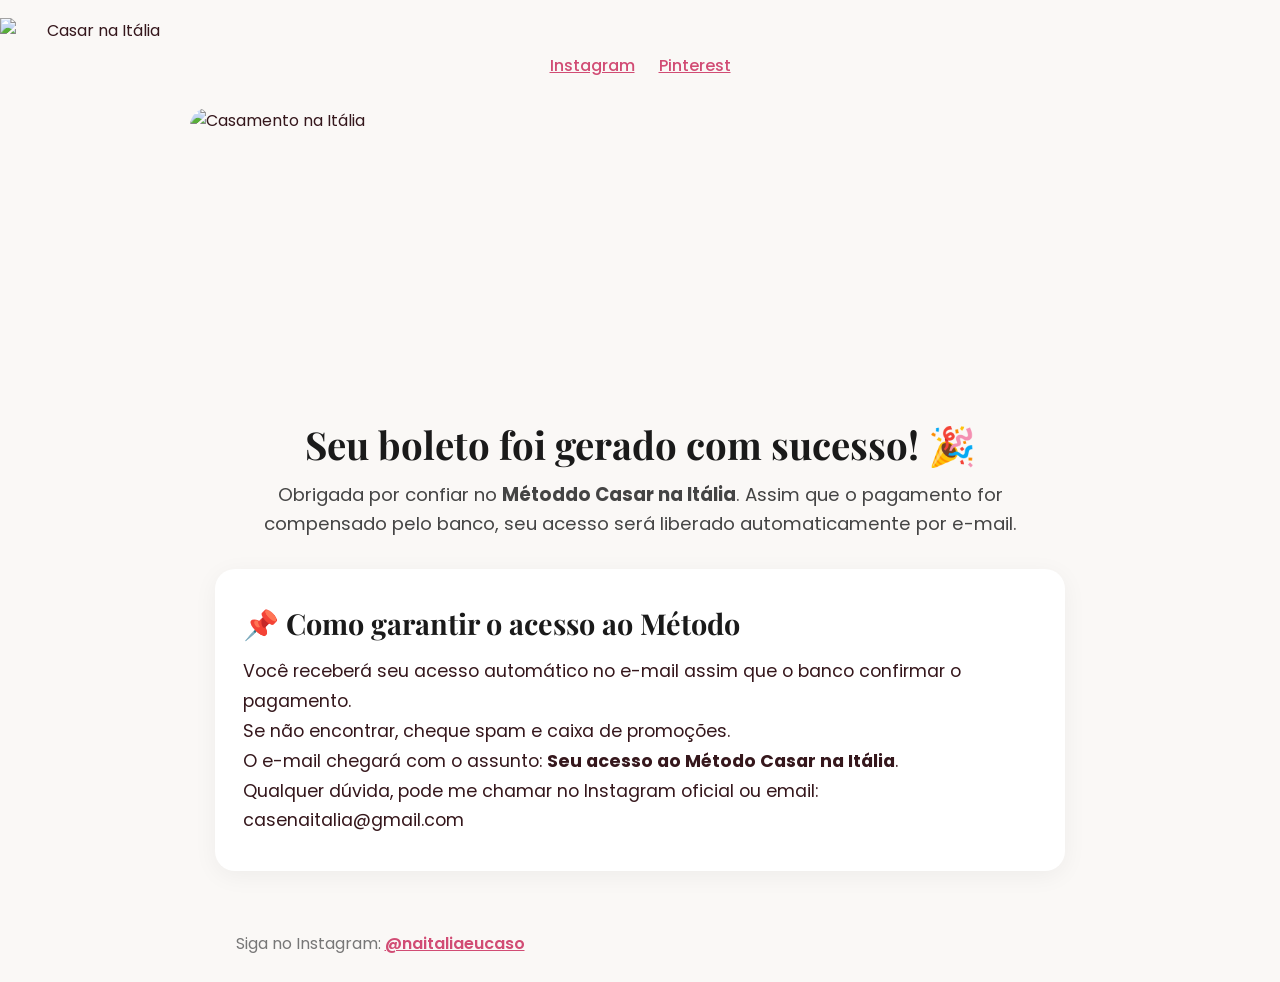
==== commit e44c0604: "Update obrigado-boleto.html" ====
--- a/obrigado-boleto.html
+++ b/obrigado-boleto.html
@@ -140,19 +140,19 @@
 
     <!-- INTRO -->
     <p>
-        Obrigada por confiar no <strong>Guia Casar na Itália</strong>.  
+        Obrigada por confiar no <strong>Métoddo Casar na Itália</strong>.  
         Assim que o pagamento for compensado pelo banco, seu acesso será liberado automaticamente por e-mail.
     </p>
 
     <!-- BLOCO DE INSTRUÇÕES -->
     <section>
-        <h2>📌 Como garantir o acesso ao guia</h2>
+        <h2>📌 Como garantir o acesso ao Método</h2>
 
         <ul>
             <li>Você receberá seu acesso automático no e-mail assim que o banco confirmar o pagamento.</li>
             <li>Se não encontrar, cheque spam e caixa de promoções.</li>
-            <li>O e-mail chegará com o assunto: <strong>Seu acesso ao Guia Casar na Itália</strong>.</li>
-            <li>Qualquer dúvida, pode me chamar no Instagram oficial.</li>
+            <li>O e-mail chegará com o assunto: <strong>Seu acesso ao Método Casar na Itália</strong>.</li>
+            <li>Qualquer dúvida, pode me chamar no Instagram oficial ou email: casenaitalia@gmail.com</li>
         </ul>
     </section>
 
--- a/style.css
+++ b/style.css
@@ -1,56 +1,47 @@
-/* FONTES */
+/* ----------------------------------------------------
+   FONTES E BASE
+---------------------------------------------------- */
+* {
+  margin: 0;
+  padding: 0;
+  box-sizing: border-box;
+}
+
 body {
-  margin: 0;
   font-family: 'Poppins', sans-serif;
-  background-color: #35171C;
-  background-image: linear-gradient(rgba(53, 23, 28, 0.85), rgba(53, 23, 28, 0.85));
-  background-repeat: no-repeat;
-  background-attachment: fixed;
-  color: #333;
+  background: #fff;
+  color: #35171C;
   overflow-x: hidden;
 }
 
 img {
-  max-width: 100%;
-  height: auto;
+  width: 100%;
   display: block;
 }
 
-h1,
-h2,
-h3,
-h4 {
-  font-family: 'Playfair Display', serif;
-  text-transform: uppercase;
-}
-
-/* CORES */
+/* Paleta */
 :root {
   --gold: #CFA671;
   --marsala: #8C4A4A;
-}
-
-.section-light {
-  background: #fff9f5;
-  position: relative;
-  z-index: 1;
-}
-
-/* HEADER FIXO */
+  --cream: #F7F4F1;
+}
+
+/* ----------------------------------------------------
+   HEADER FIXO
+---------------------------------------------------- */
 #topbar {
   position: fixed;
   top: 0;
   left: 0;
   right: 0;
   height: 58px;
-  background: rgba(140, 74, 74, 0.9);
-  border-bottom: 1px solid rgba(255, 255, 255, 0.1);
+  background: rgba(140, 74, 74, 0.92);
+  backdrop-filter: blur(6px);
+  border-bottom: 1px solid rgba(255,255,255,0.2);
   display: flex;
   align-items: center;
-  justify-content: space-between;
   padding: 0 18px;
   z-index: 999;
-  box-shadow: 0 8px 22px rgba(0, 0, 0, 0.18);
 }
 
 #topbar .left {
@@ -68,1435 +59,693 @@
 #topbar .title {
   font-size: 1.05rem;
   font-weight: 600;
-  color: #fdf5ee;
-}
-
-#timer {
-  font-size: .9rem;
-  font-weight: 500;
-  color: #fdf5ee;
+  color: #fff;
 }
 
 .spacer-top {
   height: 60px;
 }
 
-/* HERO */
+/* ----------------------------------------------------
+   HERO
+---------------------------------------------------- */
 .hero {
-  position: relative;
-  width: 100%;
+  background-image: url('images/og-image.jpg');
+  background-size: cover;
+  background-position: center 40%;
   min-height: 80vh;
-  overflow: hidden;
-  color: #fff;
   display: flex;
   align-items: center;
   justify-content: center;
-  background-image: url('./images/I908090.jpg');
-  background-position: center 40%;
-  background-size: cover;
-  background-repeat: no-repeat;
   padding: 0 20px;
+  position: relative;
+  text-align: center;
 }
 
 .hero::before {
-  content: '';
+  content: "";
   position: absolute;
   inset: 0;
-  background: rgba(0, 0, 0, 0.25);
-  z-index: 1;
+  background: rgba(0,0,0,0.35);
 }
 
 .hero-content {
   position: relative;
-  width: 100%;
-  max-width: 940px;
-  text-align: center;
-  padding: 120px 20px 120px;
+  color: #fff;
+  max-width: 900px;
   display: flex;
   flex-direction: column;
-  align-items: center;
-  gap: 10px;
-  z-index: 2;
-  margin-top: 0;
-}
-
-.hero-text {
-  padding-top: 2rem;
-}
-
-.hero-section {
-  background-image: url("images/I908090.jpg");
-  background-position: center 40% !important;
+  gap: 12px;
 }
 
 .hero h1 {
   font-family: 'Playfair Display', serif;
-  font-size: 2.35rem;
+  font-size: 2.8rem;
+  text-transform: uppercase;
   color: var(--gold);
-  margin-bottom: 18px;
-  line-height: 1.2;
-  text-transform: uppercase;
-  letter-spacing: 0.05em;
-  text-shadow: 0 14px 34px rgba(0, 0, 0, 0.5), 0 3px 10px rgba(0, 0, 0, 0.45), 0 0 10px rgba(0, 0, 0, 0.35);
-}
-
-.hero-sub {
-  font-size: 1.02rem;
-  margin-bottom: 6px;
-  max-width: 820px;
-  text-shadow: 0 12px 26px rgba(0, 0, 0, 0.36), 0 3px 10px rgba(0, 0, 0, 0.3);
-}
-
+  text-shadow: 0 20px 45px rgba(0,0,0,0.5);
+}
+
+.hero-sub,
 .hero-sub2 {
-  font-size: 1rem;
-  margin-top: 0;
-  max-width: 820px;
-  text-shadow: 0 8px 22px rgba(0, 0, 0, 0.24);
+  font-size: 1.05rem;
+  max-width: 700px;
+  margin: 0 auto;
+  text-shadow: 0 10px 25px rgba(0,0,0,0.4);
 }
 
 .hero-btn {
-  margin-top: 50px;
-  box-shadow: 0 18px 36px rgba(0, 0, 0, 0.34);
-  letter-spacing: 0.08em;
-  text-transform: uppercase;
-}
-
-.hero-content .cta-button {
-  margin-top: 50px;
-}
-
-/* BOTÃO GERAL */
+  margin-top: 26px;
+}
+
+/* BOTÕES */
 .btn {
-  display: inline-flex;
-  align-items: center;
-  justify-content: center;
   background: var(--marsala);
   padding: 14px 26px;
   border-radius: 8px;
   color: #fff;
   font-weight: 600;
-  font-size: 1rem;
   text-decoration: none;
-  transition: .25s;
-  min-height: 44px;
+  transition: 0.25s;
+  display: inline-flex;
+  justify-content: center;
 }
 
 .btn:hover {
-  background: #6f3636;
-}
-
-/* SOCIAL PROOF */
+  background: #642e2e;
+}
+
+/* ----------------------------------------------------
+   SOCIAL PROOF
+---------------------------------------------------- */
 .social-proof {
-  padding: 70px 20px;
+  padding: 60px 20px;
 }
 
 .sp-grid {
-  display: flex;
-  flex-direction: column;
-  justify-content: center;
-  align-items: stretch;
-  gap: 18px;
-  max-width: 1100px;
+  max-width: 900px;
   margin: 0 auto;
 }
 
 .sp-item {
-  flex: 1 1 260px;
-  min-width: 240px;
   background: #f1e7da;
-  border: 1px solid #f1e7de;
   border-radius: 14px;
-  padding: 22px 20px;
-  text-align: center;
-  box-shadow: 0 4px 12px #00000012;
-  position: relative;
-  overflow: hidden;
+  text-align: center;
+  padding: 22px;
+  box-shadow: 0 8px 20px rgba(0,0,0,0.1);
 }
 
 .sp-item h4 {
+  font-family: 'Playfair Display', serif;
   color: var(--gold);
+  margin-bottom: 6px;
+}
+
+/* ----------------------------------------------------
+   O QUE NINGUÉM CONTA — FUNDO SÓLIDO
+---------------------------------------------------- */
+.truths-section {
+  background: var(--cream);
+  padding: 90px 20px;
+  text-align: center;
+}
+
+.truths-section h3 {
   font-family: 'Playfair Display', serif;
-  font-weight: 600;
-  font-size: 1.45rem;
-  margin-bottom: 6px;
-}
-
-.sp-item p {
-  font-size: .9rem;
-  line-height: 1.55;
-}
-
-.sp-item::before {
-  content: '✦';
-  display: block;
-  font-size: 1.35rem;
-  color: #c4a27a;
-  margin-bottom: 10px;
-}
-
-/* VOCÊ VAI SENTIR – 3 colunas */
-.section-feel {
-  padding: 70px 20px;
-}
-
-.feel-heading {
-  text-align: center;
-  max-width: 900px;
-  margin: 0 auto 28px;
-}
-
-.section-feel h3 {
-  font-size: 2.4rem;
-}
-
-.section-feel .feel-grid {
-  display: grid;
-  grid-template-columns: 1fr;
-  gap: 14px;
-  max-width: 1100px;
-  margin: 0 auto;
-}
-
-.ps-item {
-  background: #faf7f5;
-  padding: 18px 16px;
-  border-radius: 10px;
-  font-size: .99rem;
-  box-shadow: 0 8px 18px rgba(0, 0, 0, 0.04);
-}
-
-/* VÍDEO DESTAQUE */
+  font-size: 2.3rem;
+  color: #35171C;
+}
+
+.truths-lead {
+  max-width: 760px;
+  margin: 14px auto;
+  line-height: 1.6;
+}
+
+.truths-list {
+  list-style: none;
+  margin-top: 22px;
+}
+
+.truths-list li {
+  font-size: 1.08rem;
+  margin: 8px 0;
+  color: #35171C;
+}
+
+/* ----------------------------------------------------
+   VÍDEO
+---------------------------------------------------- */
 .video-section {
-  padding: 60px 20px 80px;
-  background: #fff9f5;
-}
-
-.video-inner {
-  max-width: 960px;
-  margin: 0 auto;
-  text-align: center;
-  display: flex;
-  flex-direction: column;
-  gap: 18px;
+  background: var(--cream);
+  padding: 70px 20px 90px;
+  text-align: center;
 }
 
 .video-title {
   font-family: 'Playfair Display', serif;
   color: var(--gold);
   font-size: 2.2rem;
-  margin: 0;
-  letter-spacing: 0.02em;
-}
-
-.video-lead {
-  font-size: 1.12rem;
-  font-weight: 600;
-  line-height: 1.6;
-  color: #3b2a2a;
-  margin: 0 auto 8px;
-  max-width: 820px;
-}
-
-.video-card {
-  position: relative;
-  width: 100%;
-  max-width: 640px;
-  margin: 0 auto;
+}
+
+.video-block {
+  max-width: 1000px;
+  margin: 40px auto;
   border-radius: 16px;
   overflow: hidden;
-  box-shadow: 0 18px 40px rgba(0, 0, 0, 0.18);
-}
-
-.video-frame {
-  width: 100%;
-  display: block;
-}
-
-.video-play {
-  position: absolute;
-  inset: 0;
-  display: flex;
-  align-items: center;
-  justify-content: center;
-  background: linear-gradient(rgba(0, 0, 0, 0.38), rgba(0, 0, 0, 0.38));
-  color: #fff;
-  font-size: 3.1rem;
-  text-decoration: none;
-  transition: background .25s, transform .25s;
-}
-
-.video-play:hover {
-  background: linear-gradient(rgba(0, 0, 0, 0.55), rgba(0, 0, 0, 0.55));
-  transform: scale(1.03);
-}
-
-/* O QUE VOCÊ VAI ENCONTRAR */
+  box-shadow: 0 18px 40px rgba(0,0,0,0.2);
+}
+
+.video-block iframe {
+  width: 100%;
+  height: 60vh;
+  min-height: 300px;
+}
+
+/* ----------------------------------------------------
+   O QUE VOCÊ VAI ENCONTRAR
+---------------------------------------------------- */
 .content-section {
-  position: relative;
-  padding: 90px 20px;
-  background-image: url('images/I84A9497.jpg');
-  background-size: cover;
-  background-position: center;
-  color: #fff;
-  text-align: center;
-  overflow: hidden;
+  background: url('images/I84A9497.jpg') center/cover no-repeat;
+  padding: 100px 20px;
+  color: #fff;
+  text-align: center;
+  position: relative;
 }
 
 .content-section::before {
   content: "";
   position: absolute;
   inset: 0;
-  background: rgba(0, 0, 0, 0.48);
+  background: rgba(0,0,0,0.45);
 }
 
 .content-inner {
   position: relative;
-  max-width: 1200px;
+  max-width: 1100px;
   margin: 0 auto;
-  padding: 18px 14px;
-}
-
-.content-header {
-  max-width: 860px;
-  margin: 0 auto 42px;
 }
 
 .content-header h3 {
+  color: var(--gold);
   font-family: 'Playfair Display', serif;
   font-size: 2.2rem;
-  color: var(--gold);
-  letter-spacing: 0.02em;
-  margin-bottom: 14px;
-}
-
-.content-header .sub {
-  margin-top: 10px;
-  font-size: 1.1rem;
-  line-height: 1.7;
-}
-
-.content-lead {
-  font-size: 1.08rem;
-  margin: 16px auto 0;
-  color: #f5ede7;
-  font-weight: 600;
 }
 
 .content-grid {
+  margin-top: 40px;
   display: grid;
-  gap: 20px;
-  grid-template-columns: repeat(auto-fit, minmax(320px, 1fr));
-  align-items: stretch;
+  gap: 22px;
+  grid-template-columns: repeat(auto-fit, minmax(300px, 1fr));
 }
 
 .content-card {
-  background: rgba(255, 255, 255, 0.1);
-  border: 1px solid rgba(255, 255, 255, 0.2);
-  border-radius: 18px;
-  padding: 26px 26px 24px;
-  text-align: left;
-  box-shadow: 0 16px 38px rgba(0, 0, 0, 0.22);
-  backdrop-filter: blur(3px);
+  background: rgba(255,255,255,0.08);
+  padding: 26px;
+  border-radius: 14px;
+  backdrop-filter: blur(4px);
+  box-shadow: 0 12px 30px rgba(0,0,0,0.15);
 }
 
 .check-icon {
-  display: inline-block;
   color: var(--gold);
   font-weight: 800;
-  margin-right: 8px;
-}
-
-.content-list,
-.bonus-list {
-  list-style: none;
-  padding: 0;
-  margin: 0;
-}
-
-.content-list li + li {
-  margin-top: 16px;
-}
-
-.content-list strong {
-  display: block;
-  font-size: 1.12rem;
-  line-height: 1.38;
-}
-
-  .content-list span {
-    display: block;
-    margin-top: 4px;
-    color: #f3e9df;
-    line-height: 1.5;
-    font-size: 1.02rem;
-  }
-
-/* POR QUE ESTE GUIA É DIFERENTE */
-.authority-section {
-  background: #F7F4F1;
-  padding: 90px 20px;
-  text-align: center;
-}
-
-.authority-inner {
-  max-width: 1020px;
-  margin: 0 auto;
-  color: #2e1c1f;
-}
-
-.authority-grid {
-  display: flex;
-  flex-direction: column;
-  gap: 30px;
-  align-items: center;
-  justify-content: center;
-}
-
-.authority-media {
-  flex: 1 1 320px;
-  max-width: 360px;
-  display: flex;
-  justify-content: center;
-}
-
-.authority-media img {
-  width: 90%;
-  max-width: 320px;
-  display: block;
-  margin: 0 auto;
-  border-radius: 12px;
-  box-shadow: 0 20px 40px rgba(0, 0, 0, 0.12);
-}
-
-.authority-content {
-  flex: 1 1 400px;
-  text-align: center;
-  display: flex;
-  flex-direction: column;
-  justify-content: center;
-}
-
-.authority-section h3 {
-  font-size: 2.4rem;
-  color: #4a1f25;
-  letter-spacing: 0.04em;
-  margin-bottom: 18px;
-  text-align: center;
-}
-
-.authority-lead {
-  font-size: 1.18rem;
-  font-weight: 600;
-  margin: 0 auto 16px;
-  max-width: 900px;
-  line-height: 1.6;
-  text-align: center;
-}
-
-.authority-text {
-  font-size: 1.05rem;
-  margin: 12px auto;
-  max-width: 960px;
-  line-height: 1.8;
-  color: #3a2629;
-}
-
-.authority-list {
-  list-style: none;
-  padding: 0;
-  margin: 26px auto 12px;
-  display: flex;
-  flex-direction: column;
-  gap: 10px;
-  align-items: center;
-}
-
-.authority-list li {
-  font-size: 1.02rem;
-  line-height: 1.7;
-  color: #2f1f21;
-  max-width: 820px;
-}
-
-.acesso-dispositivos {
-  color: #6a2c34;
-  font-size: 1.06rem;
-  margin: 12px 0 6px;
-  letter-spacing: 0.08em;
-  text-align: center;
-}
-
-.acesso-dispositivos-texto {
-  font-size: 1.02rem;
-  line-height: 1.6;
-  color: #3a2629;
-  margin: 0 0 16px;
-  text-align: center;
-}
-
+}
+
+/* ----------------------------------------------------
+   BÔNUS
+---------------------------------------------------- */
 .bonus-card {
-  background: linear-gradient(145deg, rgba(207, 166, 113, 0.18), rgba(255, 255, 255, 0.12));
-  border-color: rgba(255, 255, 255, 0.3);
-  box-shadow: 0 18px 40px rgba(0, 0, 0, 0.28);
-  text-align: center;
-  padding: 34px 28px 32px;
-  display: flex;
-  flex-direction: column;
-  align-items: center;
+  background: linear-gradient(140deg, rgba(207,166,113,0.4), rgba(207,166,113,0.1));
+  padding: 40px;
+  text-align: center;
+  border-radius: 14px;
+  box-shadow: 0 12px 30px rgba(0,0,0,0.1);
 }
 
 .bonus-heading {
-  display: inline-block;
-  color: #fdf7ef;
-  background: linear-gradient(120deg, rgba(207, 166, 113, 0.85), rgba(207, 166, 113, 0.65));
-  padding: 12px 18px;
-  border-radius: 12px;
-  border: 1px solid rgba(255, 255, 255, 0.35);
-  margin: 0 0 22px;
-  font-size: 1.16rem;
-  letter-spacing: 0.6px;
-  text-transform: uppercase;
-  box-shadow: 0 10px 26px rgba(0, 0, 0, 0.22);
-}
-
-.bonus-list {
-  margin: 26px auto 8px;
-  display: flex;
-  flex-direction: column;
-  gap: 14px;
-  align-items: center;
-  width: 100%;
-  max-width: 420px;
-}
-
-.bonus-list li {
-  margin: 0;
-  font-size: 1.05rem;
-  color: #fff6ec;
-  text-align: center;
-}
-
-/* LINHA DO TEMPO */
-.timeline {
-  padding: 70px 20px 40px;
-  text-align: center;
-  background-color: rgba(53, 23, 28, 0.18);
-}
-
-.timeline h3 {
-  font-size: 2.4rem;
-  color: #f3e9da;
-}
-
-.timeline .sub {
-  max-width: 980px;
-  margin: 0 auto 10px;
-  color: #f3e9da;
-}
-
-.timeline-grid {
-  display: flex;
-  gap: 16px;
-  overflow-x: auto;
-  overflow-y: hidden;
-  scroll-snap-type: x mandatory;
-  padding: 28px 6px 10px;
-  justify-content: center;
-  margin-top: 8px;
-}
-
-.timeline-card {
-  flex: 0 0 260px;
-  background: #fff;
-  border-radius: 14px;
-  padding: 14px 14px 18px;
-  box-shadow: 0 12px 28px rgba(0, 0, 0, 0.08);
-  border: 1px solid #f1e7de;
-  scroll-snap-align: start;
-}
-
-.timeline-card img {
-  width: 100%;
-  height: 180px;
-  object-fit: cover;
-  border-radius: 12px;
-  margin-bottom: 10px;
-}
-
-.foto-jornada {
-  width: 100%;
-  border-radius: 12px;
-  object-fit: cover;
-}
-
-.timeline-card h4 {
-  margin: 0 0 6px;
-  color: var(--marsala);
-}
-
-.timeline-card p {
-  margin: 0;
-  font-size: 0.96rem;
-  color: #444;
-}
-
-/* FAQ */
-.faq-section {
-  background: #F9F4EE;
+  background: var(--gold);
+  color: #fff;
+  padding: 10px 16px;
+  border-radius: 8px;
+  margin-bottom: 20px;
+}
+
+/* ----------------------------------------------------
+   DEPOIMENTO LONGO
+---------------------------------------------------- */
+.testimonials {
+  background: url('images/I84A9114.jpg') center/cover no-repeat;
   padding: 80px 20px;
-}
-
-.faq-title {
-  text-align: center;
-  font-family: 'Playfair Display', serif;
-  text-transform: uppercase;
-  margin-bottom: 50px;
-  color: #35171C;
-}
-
-.faq-item {
-  max-width: 800px;
-  margin: 0 auto 15px auto;
-  border-bottom: 1px solid #d8c7b5;
-  padding-bottom: 10px;
-}
-
-.faq-question {
-  width: 100%;
-  text-align: left;
-  background: none;
-  border: none;
-  font-size: 18px;
-  font-weight: 600;
-  color: #35171C;
-  padding: 15px 0;
-  cursor: pointer;
-  font-family: 'Poppins', sans-serif;
-  display: flex;
-  justify-content: space-between;
-  align-items: center;
-}
-
-.faq-question::after {
-  content: "+";
-  font-size: 22px;
-  transition: transform 0.3s ease;
-}
-
-.faq-question.active::after {
-  content: "-";
-}
-
-.faq-answer {
-  max-height: 0;
-  overflow: hidden;
-  transition: max-height 0.35s ease;
-}
-
-.faq-answer p {
-  margin-top: 10px;
-  color: #5b4344;
-  line-height: 1.5;
-}
-
-/* O QUE NINGUÉM CONTA */
-.truths-section {
-  position: relative;
-  padding: 90px 20px 100px;
-  background-image: url('images/I84A9721.jpg');
-  background-size: cover;
-  background-position: center bottom;
-  background-repeat: no-repeat;
-  color: #fff;
-  text-align: center;
-}
-
-.truths-section::before {
-  content: '';
-  position: absolute;
-  inset: 0;
-  background: linear-gradient(180deg, rgba(0, 0, 0, 0.42) 0%, rgba(0, 0, 0, 0.62) 100%);
-  z-index: 1;
-}
-
-.truths-inner {
-  position: relative;
-  z-index: 2;
-  max-width: 960px;
-  margin: 0 auto;
-  display: flex;
-  flex-direction: column;
-  align-items: center;
-  gap: 12px;
-}
-
-.truths-section h3 {
-  font-size: 2.5rem;
-  letter-spacing: 0.04em;
-  margin: 0 0 8px;
-  color: #fdf5ee;
-}
-
-.truths-lead {
-  margin: 0;
-  font-size: 1.08rem;
-  line-height: 1.6;
-  color: #f8f1e8;
-}
-
-.truths-list {
-  list-style: none;
-  padding: 0;
-  margin: 26px auto 0;
-  display: grid;
-  gap: 12px;
-}
-
-.truths-list li {
-  display: flex;
-  align-items: center;
-  justify-content: center;
-  gap: 10px;
-  font-size: 1.04rem;
-  color: #fdf5ee;
-  letter-spacing: 0.01em;
-}
-
-.truths-icon {
-  color: var(--gold);
-  font-size: 1.2rem;
-  line-height: 1;
-}
-
-.truths-cta {
-  margin-top: 28px;
-  box-shadow: 0 18px 36px rgba(0, 0, 0, 0.22);
-}
-
-/* PARA QUEM É */
-.who-section {
-  padding: 70px 20px;
-  text-align: center;
-}
-
-.who-section h3 {
-  font-size: 2.4rem;
-}
-
-.who-grid {
-  max-width: 1000px;
-  margin: auto;
-  display: flex;
-  flex-direction: column;
-  gap: 20px;
-}
-
-.who-card {
-  flex: 1;
-  min-width: 280px;
-  background: #faf7f5;
-  padding: 25px;
-  border-radius: 10px;
-}
-
-.who-card h4 {
-  color: var(--marsala);
-  margin-bottom: 14px;
-}
-
-.guia-coluna p,
-.guia-coluna ul,
-.guia-coluna li {
-  text-align: right;
-}
-
-.guia-coluna h4 {
-  text-align: center;
-}
-
-/* BLOCO DE PREÇO */
-.section-preco {
-  background: #F3E9DA;
-  text-align: center;
-  padding: 80px 20px;
-}
-
-.titulo-preco {
-  font-family: 'Playfair Display', serif;
-  font-size: 32px;
-  text-transform: uppercase;
-  color: #35171C;
-  margin-bottom: 30px;
-}
-
-.preco-parcelado {
-  font-size: 38px;
-  font-weight: 600;
-  color: #225C37;
-}
-
-.preco-avista {
-  font-size: 22px;
-  margin-bottom: 20px;
-  color: #35171C;
-}
-
-.sub-preco {
-  font-size: 18px;
-  max-width: 700px;
-  margin: 0 auto 35px auto;
-  color: #4a3135;
-  line-height: 1.4;
-}
-
-.btn-preco {
-  display: inline-flex;
-  align-items: center;
-  justify-content: center;
-  background: #6A2C34;
-  color: #fff;
-  padding: 18px 32px;
-  border-radius: 50px;
-  text-transform: uppercase;
-  letter-spacing: 1px;
-  font-weight: 600;
-  transition: 0.3s;
-  min-height: 44px;
-}
-
-.btn-preco:hover {
-  background: #C5A676;
-}
-
-/* PACOTE COMPLETO */
-.package-section {
-  padding: 80px 20px;
-  text-align: center;
-}
-
-.package-section h3 {
-  font-family: 'Playfair Display', serif;
-  font-size: 2.4rem;
-  margin-bottom: 14px;
-  color: var(--gold);
-  letter-spacing: 0.02em;
-}
-
-.package-box {
-  background: rgba(207, 166, 113, 0.1);
-  border: 1px solid rgba(207, 166, 113, 0.35);
-  border-radius: 16px;
-  padding: 30px 24px 36px;
-  max-width: 1040px;
-  margin: 0 auto;
-  box-shadow: 0 22px 60px rgba(0, 0, 0, 0.06);
-}
-
-.package-origin {
-  max-width: 860px;
-  margin: 0 auto 20px;
-  color: #4a2e2e;
-}
-
-.package-origin h4 {
-  margin: 0 0 10px;
-  color: var(--marsala);
-  font-size: 1.25rem;
-}
-
-.package-origin p {
-  margin: 0;
-  line-height: 1.6;
-}
-
-.package-flex {
-  display: flex;
-  flex-direction: column;
-  gap: 28px;
-  justify-content: center;
-  margin-top: 40px;
-  align-items: center;
-}
-
-.package-img {
-  width: 340px;
-  max-width: 100%;
-}
-
-.package-info ul {
-  list-style: none;
-  padding: 0;
-  margin-bottom: 18px;
-}
-
-.package-info li {
-  margin: 6px 0;
-  font-size: 1.2rem;
-  line-height: 1.5;
-}
-
-.package-price-block {
-  background: rgba(255, 255, 255, 0.8);
-  border: 1px solid rgba(106, 44, 52, 0.25);
-  border-radius: 12px;
-  padding: 22px 18px;
-  margin: 20px 0 10px;
-  box-shadow: 0 16px 40px rgba(0, 0, 0, 0.08);
-}
-
-.price {
-  margin: 6px 0;
-  font-weight: 700;
-  color: var(--marsala);
-  text-align: center;
-}
-
-.price-old {
-  font-size: 1rem;
-  text-decoration: line-through;
-  color: rgba(106, 44, 52, 0.6);
-}
-
-.price-highlight {
-  font-family: 'Playfair Display', serif;
-  font-size: 1.9rem;
-}
-
-.price-installment {
-  font-size: 1.2rem;
-  font-weight: 600;
-}
-
-.package-info .package-btn {
-  margin-top: 16px;
-}
-
-/* BÔNUS DO PACOTE */
-.package-bonus-block {
-  margin-top: 40px;
-  background: #faf7f5;
-  padding: 24px;
-  border-radius: 10px;
-  max-width: 600px;
-  margin-left: auto;
-  margin-right: auto;
-}
-
-.package-bonus-block h4 {
-  color: var(--marsala);
-  margin-bottom: 12px;
-}
-
-.package-bonus-list {
-  list-style: none;
-  padding: 0;
-}
-
-/* DEPOIMENTOS */
-.testimonials {
-  padding: 70px 20px;
-  text-align: center;
-  color: #fff;
-  background-size: cover;
-  background-image: url('images/I84A9497.jpg');
-  background-position: center 38%;
-  position: relative;
-  overflow: hidden;
+  text-align: center;
+  color: #fff;
+  position: relative;
 }
 
 .testimonials::before {
   content: "";
   position: absolute;
   inset: 0;
-  background: linear-gradient(rgba(0, 0, 0, 0.65), rgba(0, 0, 0, 0.55));
+  background: rgba(0,0,0,0.45);
 }
 
 .testimonials > * {
   position: relative;
-  z-index: 1;
-}
-
-.testimonials h3,
-.testimonials .sub {
-  max-width: 800px;
-  margin-left: auto;
-  margin-right: auto;
-}
-
-.testimonials h3 {
-  font-size: 2.4rem;
+  z-index: 2;
 }
 
 .testimonials-scroll {
   display: flex;
-  overflow: hidden;
   gap: 16px;
-  padding: 24px 8px 8px;
-  scroll-behavior: smooth;
+  overflow-x: auto;
   scroll-snap-type: x mandatory;
+  padding-top: 20px;
 }
 
 .testimonial-card {
-  flex: 0 0 280px;
-  background: rgba(0, 0, 0, 0.58);
+  flex: 0 0 260px;
+  background: rgba(0,0,0,0.55);
   padding: 20px;
-  border-radius: 14px;
-  border: 1px solid rgba(255, 255, 255, 0.18);
-  box-shadow: 0 10px 30px rgba(0, 0, 0, 0.35);
+  border-radius: 12px;
+  color: #fff;
   scroll-snap-align: start;
 }
 
-/* QUEM É VIVI */
+/* ----------------------------------------------------
+   QUEM É A VIVI
+---------------------------------------------------- */
 .vivi-section {
-  padding: 70px 20px;
-  text-align: center;
+  padding: 80px 20px;
+  text-align: center;
+  background: var(--cream);
 }
 
 .vivi-flex {
   display: flex;
-  gap: 28px;
   flex-direction: column;
-  align-items: center;
-  justify-content: center;
-}
-
-.vivi-section h3 {
-  font-family: 'Playfair Display', serif;
-  letter-spacing: 0.06em;
-  text-transform: uppercase;
-  margin-bottom: 12px;
-  font-size: 2.2rem;
-}
-
-.vivi-section .sub {
-  max-width: 760px;
-  margin: 0 auto 24px;
+  gap: 30px;
+  max-width: 1100px;
+  margin: 0 auto;
 }
 
 .vivi-photos {
+  max-width: 340px;
+  margin: 0 auto;
+}
+
+.photo-big,
+.photo-small {
+  background: white;
+  border-radius: 12px;
+  overflow: hidden;
+  box-shadow: 0 10px 30px rgba(0,0,0,0.12);
+  margin-bottom: 16px;
+}
+
+.photo-big span,
+.photo-small span {
+  padding: 10px;
+  font-size: 0.9rem;
+  display: block;
+}
+
+/* Desktop */
+@media (min-width: 900px) {
+  .vivi-flex {
+    flex-direction: row;
+    align-items: flex-start;
+    gap: 40px;
+  }
+}
+
+/* ----------------------------------------------------
+   PACOTE COMPLETO
+---------------------------------------------------- */
+.package-section {
+  padding: 80px 20px;
+  text-align: center;
+}
+
+.package-box {
+  max-width: 1100px;
+  margin: 0 auto;
+  background: rgba(207,166,113,0.1);
+  border-radius: 14px;
+  padding: 40px;
+}
+
+.package-flex {
   display: flex;
   flex-direction: column;
-  gap: 16px;
-  flex: 0 0 320px;
-  max-width: 320px;
-  width: 100%;
-  align-items: center;
-  align-self: flex-start;
-  padding-top: 0;
-  margin-top: 18px;
-}
-
-.photo-big,
-.photo-small {
-  background: #fff9f5;
+  gap: 30px;
+}
+
+@media (min-width: 900px) {
+  .package-flex {
+    flex-direction: row;
+    align-items: center;
+    justify-content: center;
+  }
+}
+
+.package-price-block {
+  background: #fff;
+  padding: 20px;
   border-radius: 12px;
-  box-shadow: 0 10px 26px rgba(0, 0, 0, 0.1);
-  overflow: hidden;
-  width: 100%;
-}
-
-.photo-big img,
-.photo-small img {
-  width: 100%;
-  height: auto;
-  display: block;
-  object-fit: cover;
-}
-
-.photo-big {
-  max-width: 280px;
-}
-
-.photo-small {
-  max-width: 220px;
-  margin-left: auto;
-}
-
-.photo-big span,
-.photo-small span {
-  display: block;
-  padding: 10px 12px;
-  font-size: 13px;
-  color: #2e171a;
-}
-
-.vivi-text {
-  flex: 1;
-  min-width: 280px;
-  max-width: 640px;
-  text-align: left;
-}
-
-/* GALERIA */
-.gallery-section {
-  padding: 70px 20px;
-  text-align: center;
-}
-
-.gallery {
-  display: flex;
-  gap: 14px;
-  overflow: hidden;
-  scroll-behavior: smooth;
-  scroll-snap-type: x mandatory;
-  align-items: stretch;
-  justify-content: center;
-  padding: 10px 4px 6px;
-}
-
-.gallery img {
-  flex: 0 0 32%;
-  max-width: 360px;
-  width: 100%;
-  height: 230px;
-  object-fit: cover;
-  border-radius: 12px;
-  scroll-snap-align: center;
-  box-shadow: 0 10px 24px rgba(0, 0, 0, 0.12);
-}
-
-/* GARANTIA */
+  box-shadow: 0 12px 20px rgba(0,0,0,0.1);
+  margin: 20px 0;
+}
+
+.price-old {
+  text-decoration: line-through;
+  color: rgba(0,0,0,0.5);
+}
+
+.price-highlight {
+  font-size: 2rem;
+  font-family: 'Playfair Display', serif;
+}
+
+/* ----------------------------------------------------
+   GARANTIA
+---------------------------------------------------- */
 .garantia {
+  background: url('images/I84A9482.jpg') center/cover no-repeat;
   padding: 80px 20px;
-  background-image: url('images/I84A9482.jpg');
-  background-size: cover;
-  background-position: center 80%;
-  background-repeat: no-repeat;
-  color: #fff;
-  text-align: center;
-  position: relative;
-  overflow: hidden;
+  text-align: center;
+  color: #fff;
+  position: relative;
 }
 
 .garantia::before {
   content: "";
   position: absolute;
   inset: 0;
-  background: rgba(0, 0, 0, 0.35);
-  z-index: 1;
-}
-
-.garantia > * {
+  background: rgba(0,0,0,0.35);
+}
+
+.garantia-inner {
   position: relative;
   z-index: 2;
 }
 
-.garantia-inner {
-  max-width: 1040px;
+/* ----------------------------------------------------
+   FAQ
+---------------------------------------------------- */
+.faq-section {
+  padding: 80px 20px;
+  background: #F9F4EE;
+}
+
+.faq-title {
+  text-align: center;
+  font-family: 'Playfair Display', serif;
+  margin-bottom: 40px;
+}
+
+.faq-item {
+  max-width: 800px;
+  margin: 0 auto 16px;
+  border-bottom: 1px solid #d3c4b5;
+}
+
+.faq-question {
+  width: 100%;
+  background: none;
+  border: none;
+  padding: 14px 0;
+  font-size: 1.1rem;
+  font-weight: 600;
+  text-align: left;
+  cursor: pointer;
+}
+
+.faq-answer {
+  max-height: 0;
+  overflow: hidden;
+  transition: 0.3s;
+  padding-right: 10px;
+}
+
+/* ----------------------------------------------------
+   CTA FINAL
+---------------------------------------------------- */
+.closing {
+  background: #fff;
+  padding: 80px 20px;
+}
+
+.closing-card {
+  max-width: 800px;
   margin: 0 auto;
-  display: flex;
-  flex-direction: column;
-  align-items: center;
-  justify-content: space-between;
-  gap: 24px;
-}
-
-.garantia-copy {
-  flex: 1 1 420px;
-  text-align: left;
-}
-
-.garantia h3 {
-  font-size: 3.4rem;
-  margin: 0 0 14px;
-}
-
-.garantia-lead {
-  font-size: 1.74rem;
-  line-height: 1.8;
-  margin: 0 0 10px;
-}
-
-.garantia-copy p {
-  margin: 6px 0;
-  font-size: 1.1rem;
-  line-height: 1.6;
-}
-
-.garantia-selo {
-  flex: 0 0 260px;
-  display: flex;
-  justify-content: center;
-  align-items: center;
-}
-
-.garantia-selo img {
-  width: 100%;
-  max-width: 180px;
+  background: #fff9f5;
   border-radius: 14px;
-  box-shadow: 0 14px 30px rgba(0, 0, 0, 0.22);
-}
-
-.selo-garantia {
-  width: 150px;
-  float: right;
-  margin-left: 20px;
-}
-
-.garantia-valor {
-  margin-top: 20px;
-  font-size: 1.2rem;
-  color: #6A2C34;
-  font-weight: 600;
-}
-
-.garantia-preco {
-  background: #f3e9da;
-  padding: 60px 20px 70px;
-  text-align: center;
-}
-
-.garantia-preco-inner {
-  max-width: 820px;
-  margin: 0 auto;
-  background: rgba(255, 255, 255, 0.9);
-  border: 1px solid rgba(207, 166, 113, 0.6);
-  border-radius: 16px;
-  padding: 34px 28px;
-  box-shadow: 0 18px 44px rgba(0, 0, 0, 0.08);
-}
-
-.garantia-preco h3 {
-  margin: 0 0 10px;
-  color: #35171C;
-  font-size: 2rem;
-}
-
-.garantia-preco-texto {
-  margin: 0 0 16px;
-  color: #4a2e2e;
-  font-weight: 600;
-}
-
-.garantia-preco ul {
-  list-style: none;
-  padding: 0;
-  margin: 0 0 20px;
-  color: #3a2629;
-  font-weight: 600;
-}
-
-.garantia-preco li {
-  margin: 6px 0;
-}
-
-.garantia-preco-btn {
-  display: inline-flex;
-  align-items: center;
-  justify-content: center;
-  margin-top: 8px;
-  background: #6A2C34;
-  color: #fff;
-  padding: 16px 26px;
-  border-radius: 40px;
-  text-transform: uppercase;
-  letter-spacing: 0.05em;
-  font-weight: 700;
-  box-shadow: 0 12px 28px rgba(0, 0, 0, 0.16);
-  min-height: 44px;
-}
-
-.garantia-preco-btn:hover {
-  background: #c5a676;
-  color: #2a1719;
-}
-
-/* FINAL */
-.closing {
-  padding: 80px 20px;
-  background: radial-gradient(circle at 20% 20%, rgba(207, 166, 113, 0.08), transparent 35%),
-              radial-gradient(circle at 80% 20%, rgba(207, 166, 113, 0.08), transparent 40%),
-              #fff9f5;
-}
-
-.closing-card {
-  max-width: 820px;
-  margin: 0 auto;
-  background: rgba(255, 255, 255, 0.9);
-  border: 1px solid rgba(207, 166, 113, 0.4);
-  box-shadow: 0 16px 36px rgba(0, 0, 0, 0.08);
-  border-radius: 16px;
-  padding: 28px 30px 32px;
-  text-align: center;
-}
-
-.closing-lead {
-  margin: 0 0 10px;
-  font-family: 'Playfair Display', serif;
-  font-size: 2rem;
-  letter-spacing: 0.02em;
-  color: var(--marsala);
-  font-weight: 600;
-}
-
-.closing-text {
-  margin: 0;
-  font-size: 1.05rem;
-  font-weight: 600;
-  color: #3c2a2a;
-}
-
-.selos {
-  padding: 50px 20px;
-  text-align: center;
-}
-
-.selos h3 {
-  font-size: 1.7rem;
-}
-
-.selos-flex {
-  display: flex;
-  justify-content: center;
-  gap: 20px;
-  flex-wrap: wrap;
-}
-
-.selos .selo {
-  font-size: 1.2rem;
-}
-
-/* BOTÃO FLUTUANTE */
+  padding: 40px;
+  box-shadow: 0 10px 30px rgba(0,0,0,0.12);
+  text-align: center;
+}
+
+/* ----------------------------------------------------
+   BOTÃO FLUTUANTE
+---------------------------------------------------- */
 .floating-btn {
   position: fixed;
   bottom: 22px;
   right: 22px;
   background: var(--marsala);
-  color: #fff;
   padding: 14px 20px;
-  border-radius: 50px;
+  border-radius: 40px;
+  color: #fff;
   font-weight: 600;
   text-decoration: none;
-  box-shadow: 0 4px 18px rgba(0,0,0,.25);
+  box-shadow: 0 8px 25px rgba(0,0,0,0.3);
   z-index: 999;
-  min-height: 44px;
-  display: inline-flex;
-  align-items: center;
-  justify-content: center;
-}
-
+}
+
+/* ----------------------------------------------------
+   FOOTER
+---------------------------------------------------- */
 footer {
-  background: rgba(140, 74, 74, 0.9);
-  color: #fdf5ee;
-  text-align: center;
-  padding: 18px 12px;
-  font-size: 0.95rem;
-}
-
-@media (min-width: 768px) {
-  .hero {
-    min-height: 90vh;
-    background-position: center 42%;
+  background: var(--marsala);
+  color: #fff;
+  text-align: center;
+  padding: 18px;
+  margin-top: 50px;
+}
+.photo-small {
+  display: none !important;
+}
+
+.package-img {
+  max-width: 320px !important;
+  width: 100%;
+  height: auto;
+  display: block;
+  margin-left: auto;
+  margin-right: auto;
+}
+
+@media (min-width: 900px) {
+  .package-img {
+    max-width: 360px !important;
   }
-
-  .hero-content {
-    padding: 140px 24px 140px;
+}
+
+.garantia-selo img {
+  max-width: 180px !important;
+  width: 100%;
+  height: auto;
+}
+
+@media (min-width: 900px) {
+  .garantia-selo img {
+    max-width: 220px !important;
   }
-
-  .hero h1 {
-    font-size: 2.8rem;
-  }
-
-  .hero-sub,
-  .hero-sub2 {
-    font-size: 1.1rem;
-  }
-
-  .sp-grid {
-    flex-direction: row;
-    flex-wrap: wrap;
-    gap: 22px;
-    align-items: stretch;
-  }
-
-  .sp-item {
-    flex: 1 1 260px;
-  }
-
-  .section-feel .feel-grid {
-    grid-template-columns: repeat(2, minmax(0, 1fr));
-    gap: 18px;
-  }
-
-  .authority-grid {
-    flex-direction: row;
-    align-items: center;
-    gap: 40px;
-  }
-
-  .authority-content {
-    text-align: left;
-  }
-
-  .package-flex {
-    flex-direction: row;
-    flex-wrap: wrap;
-    gap: 40px;
-  }
-
-  .package-img {
-    width: 360px;
-  }
-
-  .who-grid {
-    flex-direction: row;
-    flex-wrap: wrap;
-    gap: 30px;
-  }
-
-  .vivi-flex {
-    flex-direction: row;
-    align-items: flex-start;
-    gap: 40px;
-  }
-
-  .vivi-photos {
-    align-self: flex-start;
-    margin-top: 18px;
-  }
-
-  .garantia-inner {
-    flex-direction: row;
-    align-items: center;
-    justify-content: space-between;
-    gap: 30px;
-    flex-wrap: wrap;
-  }
-
-  .gallery img {
-    flex-basis: 30%;
-  }
-}
-
-@media (min-width: 1024px) {
-  .hero h1 {
-    font-size: 3.2rem;
-  }
-
-  .section-feel .feel-grid {
-    grid-template-columns: repeat(3, minmax(0, 1fr));
-  }
-
-  .gallery img {
-    height: 230px;
-  }
-}
-/* --- VÍDEO EMBED RESPONSIVO --- */
+}
+/* ----------------------------------------------------------- */
+/* 1) Botão da HERO mais estreito (menos largo no desktop)     */
+/* ----------------------------------------------------------- */
+.hero-btn {
+    max-width: 420px;
+    width: 100%;
+    padding: 14px 20px !important;
+}
+
+
+/* ----------------------------------------------------------- */
+/* 2) Título dourado na seção O QUE VOCÊ VAI ENCONTRAR         */
+/* ----------------------------------------------------------- */
+.content-header h3 {
+    color: #CFA671 !important; /* dourado */
+}
+
+
+/* ----------------------------------------------------------- */
+/* 3) Remover bolinhas antes dos ✔ nos BÔNUS                   */
+/* ----------------------------------------------------------- */
+.bonus-list li::before,
+.package-bonus-list li::before {
+    display: none !important;
+}
+
+
+/* ----------------------------------------------------------- */
+/* 4) Subtítulo da seção QUEM É A VÍVI mais bonito             */
+/* ----------------------------------------------------------- */
+.vivi-section .sub {
+    font-style: italic;
+    font-size: 1.15rem;
+    line-height: 1.7;
+    margin-bottom: 30px !important;
+}
+
+
+/* ----------------------------------------------------------- */
+/* 5) Remover os bullets soltos antes dos ✔ no pacote completo */
+/* ----------------------------------------------------------- */
+.package-info li {
+    list-style: none !important;
+}
+
+.package-info ul {
+    padding-left: 0 !important;
+}
+
+
+/* ----------------------------------------------------------- */
+/* 6) Fundo "mesa.jpg" com filtro rosé na seção de depoimento   */
+/*    da Vanessa                                                */
+/* ----------------------------------------------------------- */
+.social-proof {
+    background: url('images/mesa.jpg') center/cover no-repeat !important;
+    position: relative;
+}
+
+.social-proof::before {
+    content: "";
+    position: absolute;
+    inset: 0;
+    background: rgba(140, 74, 74, 0.20); /* rosé suave */
+    z-index: 1;
+}
+
+.social-proof > * {
+    position: relative;
+    z-index: 2;
+}
+
+
+/* ----------------------------------------------------------- */
+/* 7) Respiro entre os dois blocos de depoimentos               */
+/* ----------------------------------------------------------- */
+.testimonials {
+    margin-top: 40px !important;
+}
+
+/* deposição longa (Juliana) separada visualmente */
+.testimonials + .testimonials {
+    margin-top: 60px !important;
+}
+/* Remove bolinhas dos bônus */
+.bonus-list,
+.package-bonus-list {
+    list-style: none !important;
+    padding-left: 0 !important;
+    margin-left: 0 !important;
+}
+
+.bonus-list li::marker,
+.package-bonus-list li::marker {
+    display: none !important;
+}
+/* Títulos dourados editoriais */
+h3, 
+.package-section h3,
+.content-section h3 {
+    color: #C8A474 !important;
+}
+/* Espaçamento entre seções */
+section {
+    margin-bottom: 60px !important;
+}
+
+/* Centralizar o CTA principal da hero */
+.hero .hero-btn {
+    display: inline-block !important;
+    margin-left: auto !important;
+    margin-right: auto !important;
+    text-align: center !important;
+}
+.package-section h3 {
+    color: #C8A474 !important;
+}
+/* Remove bolinhas de TODOS os UL da página */
+ul {
+    list-style: none !important;
+    padding-left: 0 !important;
+    margin-left: 0 !important;
+}
+
+/* Garante que os ícones ✓ continuem aparecendo */
+ul li {
+    position: relative !important;
+    padding-left: 0 !important;
+}
+
+ul li::before {
+    content: "" !important; /* remove qualquer marcador nativo */
+}
+/* Aumentar título do pacote completo */
+.package-section h3 {
+    font-size: 32px !important;
+    font-weight: 600 !important;
+    color: #C8A474 !important;
+    text-align: center !important;
+}
+/* Reduzir espaço antes da seção do pacote */
+.package-section {
+    margin-top: -20px !important; /* Aproxima o bloco superior */
+    padding-top: 20px !important; /* Mantém a elegância */
+}
+/* 🔥 Fix universal Android/iPhone para vídeo responsivo */
+.video-wrapper {
+  position: relative;
+  width: 100%;
+  max-width: 900px;
+  margin: 0 auto;
+  padding-top: 56.25%; /* proporção 16:9 */
+  overflow: hidden;
+  border-radius: 18px;
+  background: #000;
+}
+
+.video-wrapper iframe {
+  position: absolute;
+  top: 0;
+  left: 0;
+  width: 100%;
+  height: 100%;
+  border: none;
+}
 .video-block {
-  width: 100%;
-  max-width: 1200px;
-  margin: 40px auto;
-  border-radius: 16px;
+  position: relative;
+  width: 100%;
+  padding-bottom: 56.25%; /* Mantém proporção 16:9 */
+  height: 0;
   overflow: hidden;
-  box-shadow: 0 18px 40px rgba(0,0,0,0.18);
 }
 
 .video-block iframe {
-  width: 100%;
-  height: 60vh;   /* ocupa boa área no desktop */
-  min-height: 320px; /* tamanho mínimo no celular */
+  position: absolute;
+  top: 0;
+  left: 0;
+  width: 100%;
+  height: 100%;
   border: none;
-  display: block;
-  border-radius: 16px;
-}
-
+}
+
+
+
+
+
+
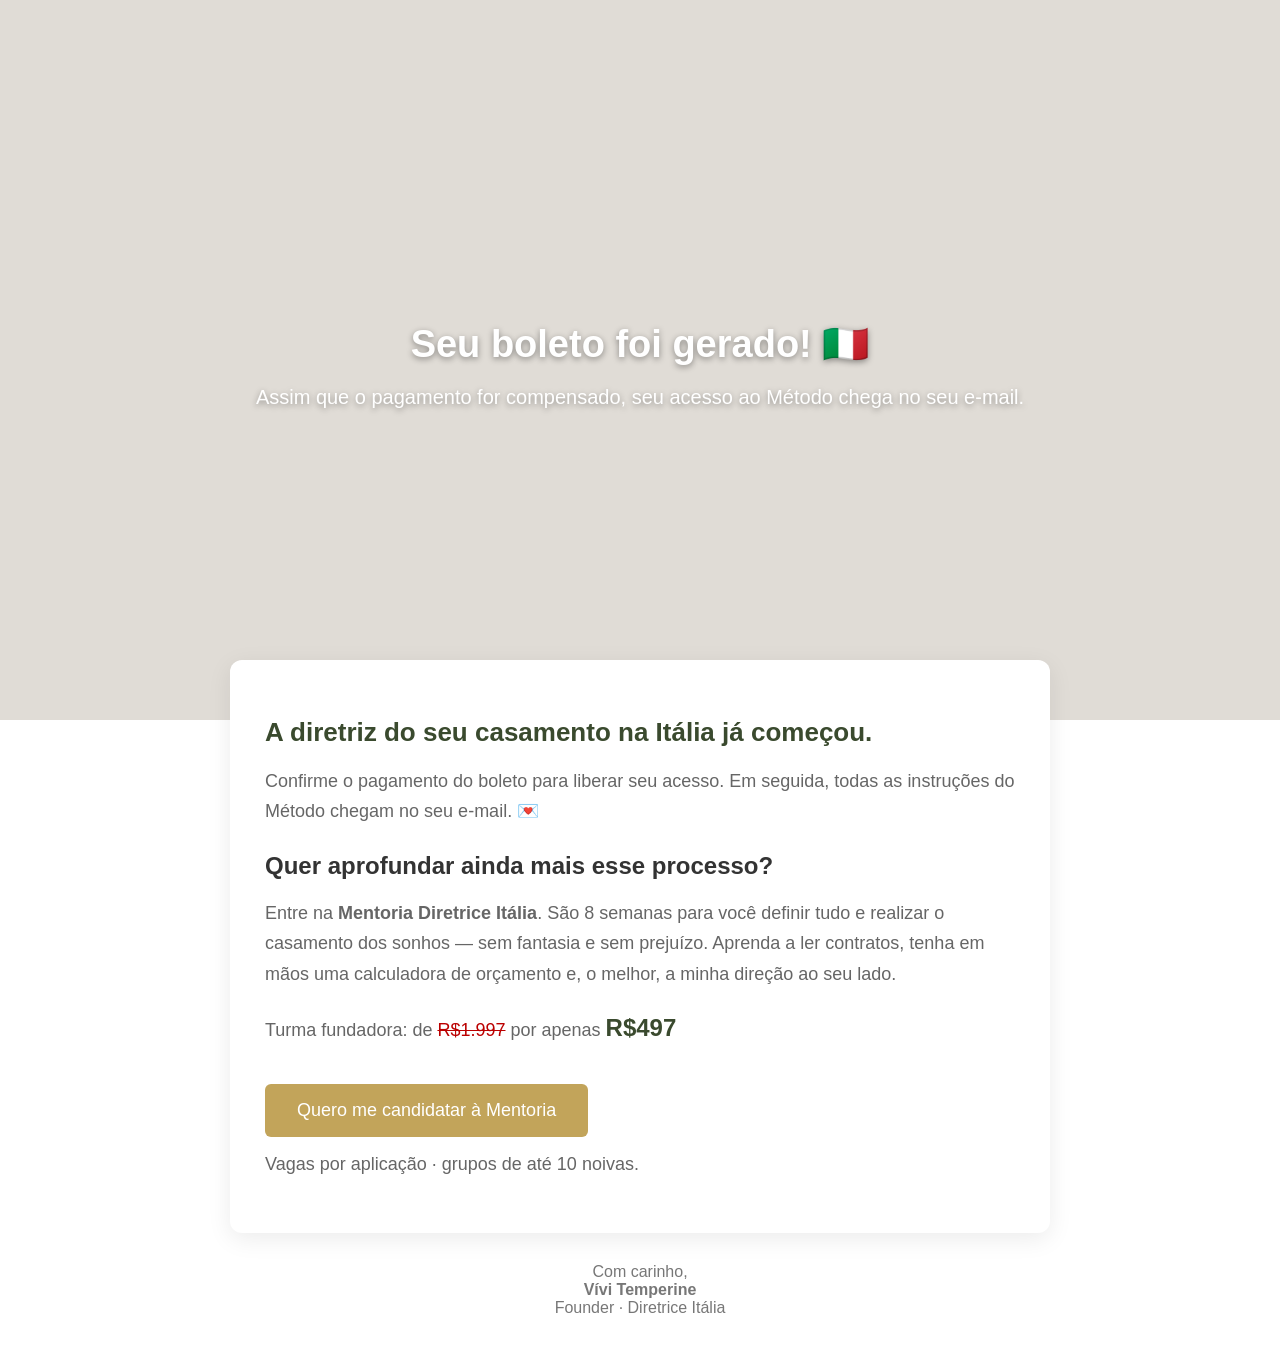
==== commit f99a3611: "Update obrigado-boleto.html" ====
--- a/obrigado-boleto.html
+++ b/obrigado-boleto.html
@@ -1,166 +1,141 @@
 <!DOCTYPE html>
 <html lang="pt-BR">
 <head>
-    <meta charset="UTF-8" />
-    <meta name="viewport" content="width=device-width, initial-scale=1.0" />
+<meta charset="UTF-8">
+<meta name="viewport" content="width=device-width, initial-scale=1.0">
+<title>Página de Obrigado (Boleto) – Casar na Itália</title>
+<style>
+  body {
+    margin: 0;
+    font-family: 'Poppins', sans-serif;
+    color: #444;
+  }
+  /* HERO */
+  .hero {
+    position: relative;
+    width: 100%;
+    height: 80vh;
+    background-image: url('images/I84A9721.jpg'); /* ALTERAR AQUI */
+    background-size: cover;
+    background-position: center;
+    display: flex;
+    align-items: center;
+    justify-content: center;
+  }
+  .hero::after {
+    content: "";
+    position: absolute;
+    inset: 0;
+    background: rgba(200, 180, 150, 0.2);
+    backdrop-filter: brightness(0.9);
+  }
+  .hero-text {
+    position: relative;
+    z-index: 2;
+    text-align: center;
+    color: #fff;
+    text-shadow: 0px 2px 6px rgba(0,0,0,0.4);
+    padding: 0 20px;
+  }
+  .hero-text h1 {
+    font-size: 38px;
+    margin-bottom: 10px;
+  }
+  .hero-text p {
+    font-size: 20px;
+  }
+  .upsell {
+    max-width: 750px;
+    margin: -60px auto 0;
+    background: #fff;
+    padding: 35px;
+    border-radius: 12px;
+    box-shadow: 0 6px 25px rgba(0,0,0,0.08);
+    position: relative;
+  }
+  .upsell h2 {
+    font-size: 26px;
+    color: #3A4A2E;
+    margin-bottom: 10px;
+  }
+  .upsell h3 {
+    font-size: 24px;
+    color: #333;
+    margin-top: 25px;
+    margin-bottom: 6px;
+  }
+  .upsell p {
+    font-size: 18px;
+    color: #666;
+    line-height: 1.7;
+  }
+  .preco {
+    font-size: 20px;
+    color: #333;
+    margin-top: 18px;
+  }
+  .preco s { color: #b00; }
+  .preco b { color: #3A4A2E; font-size: 24px; }
+  .cta {
+    display: inline-block;
+    margin-top: 18px;
+    background: #C2A45A;
+    color: #fff;
+    padding: 16px 32px;
+    border-radius: 6px;
+    font-size: 18px;
+    text-decoration: none;
+    transition: 0.2s;
+  }
+  .cta:hover {
+    background: #a98e45;
+  }
+  .nota-vaga {
+    font-size: 15px;
+    color: #999;
+    margin-top: 12px;
+  }
+  .footer {
+    text-align: center;
+    margin-top: 30px;
+    font-size: 16px;
+    color: #777;
+    padding-bottom: 50px;
+  }
+</style>
+</head>
+<body>
+<!-- HERO COM SUA FOTO -->
+<section class="hero">
+  <div class="hero-text">
+    <h1>Seu boleto foi gerado! 🇮🇹</h1>
+    <p>Assim que o pagamento for compensado, seu acesso ao Método chega no seu e-mail.</p>
+  </div>
+</section>
+<!-- BLOCO DA MENTORIA -->
+<div class="upsell">
+  <h2>A diretriz do seu casamento na Itália já começou.</h2>
+  <p>
+    Confirme o pagamento do boleto para liberar seu acesso. Em seguida, todas as instruções
+    do Método chegam no seu e-mail. 💌
+  </p>
 
-    <title>Obrigada pelo pedido! – Casar na Itália</title>
+  <h3>Quer aprofundar ainda mais esse processo?</h3>
+  <p>
+    Entre na <b>Mentoria Diretrice Itália</b>. São 8 semanas para você definir tudo e
+    realizar o casamento dos sonhos — sem fantasia e sem prejuízo. Aprenda a ler contratos,
+    tenha em mãos uma calculadora de orçamento e, o melhor, a minha direção ao seu lado.
+  </p>
 
-    <link rel="stylesheet" href="style.css">
+  <p class="preco">Turma fundadora: de <s>R$1.997</s> por apenas <b>R$497</b></p>
 
-    <!-- Fontes -->
-    <link href="https://fonts.googleapis.com/css2?family=Playfair+Display:wght@400;600&family=Poppins:wght@300;400;500&display=swap" rel="stylesheet">
-
-    <style>
-        body {
-            font-family: 'Poppins', sans-serif;
-            background: #faf8f6;
-            margin: 0;
-            padding: 0;
-        }
-
-        /* HEADER */
-        .header-social {
-            text-align: center;
-            padding: 18px 0 5px;
-        }
-
-        .header-social img.logo {
-            width: 190px;
-            margin-bottom: 10px;
-        }
-
-        .social-links {
-            margin-top: 8px;
-        }
-
-        .social-links a {
-            margin: 0 10px;
-            color: #d14c74;
-            font-weight: 500;
-            font-size: 1rem;
-        }
-
-        .social-links a:hover {
-            text-decoration: underline;
-        }
-
-        /* IMAGEM */
-        .hero-image {
-            width: 100%;
-            max-width: 900px;
-            margin: 25px auto 30px;
-            overflow: hidden;
-            border-radius: 18px;
-        }
-
-        .hero-image img {
-            width: 100%;
-            height: 280px;
-            object-fit: cover;
-            object-position: center;
-            display: block;
-        }
-
-        /* TÍTULO */
-        h1 {
-            font-family: 'Playfair Display', serif;
-            font-size: 2.4rem;
-            text-align: center;
-            color: #1a1a1a;
-            margin-bottom: 10px;
-        }
-
-        p {
-            text-align: center;
-            font-size: 1.15rem;
-            color: #444;
-            line-height: 1.6;
-            max-width: 760px;
-            margin: 0 auto 30px;
-        }
-
-        /* BLOCO */
-        section {
-            max-width: 850px;
-            margin: 0 auto;
-            background: #fff;
-            padding: 35px 28px;
-            border-radius: 20px;
-            box-shadow: 0 5px 25px rgba(0,0,0,0.05);
-        }
-
-        h2 {
-            font-family: 'Playfair Display', serif;
-            font-size: 1.8rem;
-            margin-bottom: 15px;
-            color: #1a1a1a;
-        }
-
-        ul {
-            padding-left: 20px;
-            font-size: 1.1rem;
-            line-height: 1.7;
-        }
-
-        /* RODAPÉ */
-        .footer {
-            text-align: center;
-            margin: 40px 0 25px;
-            color: #777;
-            font-size: 1rem;
-        }
-
-        .instagram-link {
-            color: #d14c74;
-            font-weight: 600;
-        }
-    </style>
-</head>
-
-<body>
-
-    <!-- SOCIAL + LOGO -->
-    <div class="header-social">
-        <img src="images/logo-casar-na-italia.png" alt="Casar na Itália" class="logo">
-
-        <div class="social-links">
-            <a href="https://instagram.com/naitaliaeucaso" target="_blank">Instagram</a>
-            <a href="https://br.pinterest.com/casarnaitaliaguia" target="_blank">Pinterest</a>
-        </div>
-    </div>
-
-    <!-- FOTO -->
-    <div class="hero-image">
-        <img src="images/I84A9482.jpg" alt="Casamento na Itália">
-    </div>
-
-    <!-- TÍTULO -->
-    <h1>Seu boleto foi gerado com sucesso! 🎉</h1>
-
-    <!-- INTRO -->
-    <p>
-        Obrigada por confiar no <strong>Métoddo Casar na Itália</strong>.  
-        Assim que o pagamento for compensado pelo banco, seu acesso será liberado automaticamente por e-mail.
-    </p>
-
-    <!-- BLOCO DE INSTRUÇÕES -->
-    <section>
-        <h2>📌 Como garantir o acesso ao Método</h2>
-
-        <ul>
-            <li>Você receberá seu acesso automático no e-mail assim que o banco confirmar o pagamento.</li>
-            <li>Se não encontrar, cheque spam e caixa de promoções.</li>
-            <li>O e-mail chegará com o assunto: <strong>Seu acesso ao Método Casar na Itália</strong>.</li>
-            <li>Qualquer dúvida, pode me chamar no Instagram oficial ou email: casenaitalia@gmail.com</li>
-        </ul>
-    </section>
-
-    <!-- RODAPÉ -->
-    <p class="footer">
-        Siga no Instagram:  
-        <a class="instagram-link" href="https://instagram.com/naitaliaeucaso" target="_blank">@naitaliaeucaso</a>
-    </p>
-
+  <a href="https://form.respondi.app/vjxt5RDF" class="cta">Quero me candidatar à Mentoria</a>
+  <p class="nota-vaga">Vagas por aplicação · grupos de até 10 noivas.</p>
+</div>
+<div class="footer">
+  Com carinho,<br>
+  <b>Vívi Temperine</b><br>
+  Founder · Diretrice Itália
+</div>
 </body>
 </html>
